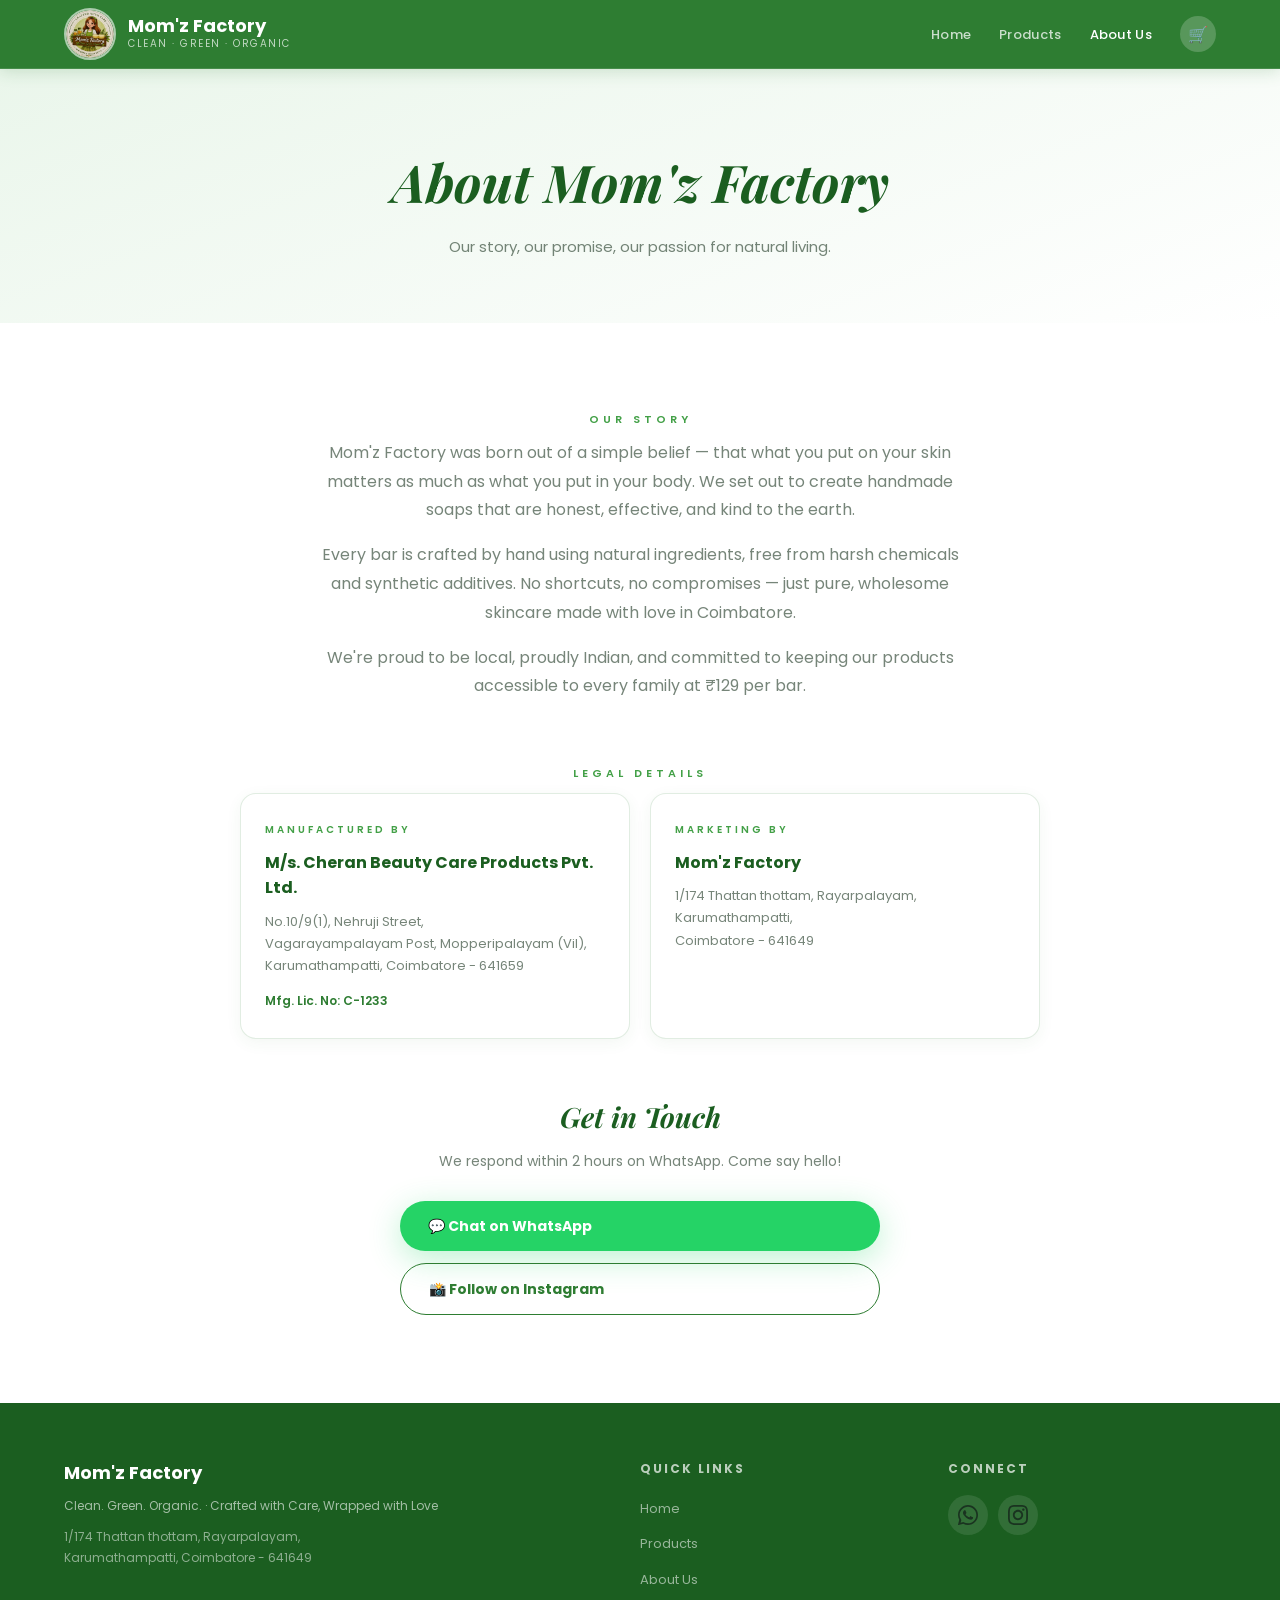
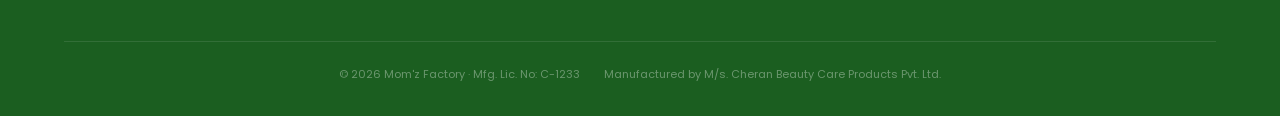
==== about.html @ 4dbf1267 "fix: update WhatsApp number to 9842275189 Co-Authored-By: Claude Sonnet 4.6 <noreply@anthropic.com>" ====
<!DOCTYPE html>
<html lang="en">
<head>
  <meta charset="UTF-8">
  <meta name="viewport" content="width=device-width, initial-scale=1.0">
  <title>About Us — Mom'z Factory</title>
  <meta name="description" content="Learn about Mom'z Factory — handmade natural soaps crafted in Coimbatore.">
  <link rel="stylesheet" href="css/style.css">
</head>
<body>

  <div id="navbar"></div>

  <!-- Page Hero -->
  <div class="page-hero">
    <h1 class="page-hero__title" data-animate>About Mom'z Factory</h1>
    <p class="page-hero__subtitle" data-animate data-animate-delay="100">Our story, our promise, our passion for natural living.</p>
  </div>

  <!-- Brand Story -->
  <section class="section">
    <div class="container">
      <div class="section-eyebrow" data-animate>Our Story</div>
      <div class="about-story" data-animate data-animate-delay="100">
        <p>
          Mom'z Factory was born out of a simple belief — that what you put on your skin matters as much as what you put in your body. We set out to create handmade soaps that are honest, effective, and kind to the earth.
        </p>
        <p>
          Every bar is crafted by hand using natural ingredients, free from harsh chemicals and synthetic additives. No shortcuts, no compromises — just pure, wholesome skincare made with love in Coimbatore.
        </p>
        <p>
          We're proud to be local, proudly Indian, and committed to keeping our products accessible to every family at ₹129 per bar.
        </p>
      </div>

      <!-- Info Cards -->
      <div class="section-eyebrow" data-animate>Legal Details</div>
      <div class="about-grid">
        <div class="info-card" data-animate data-animate-delay="0">
          <div class="info-card__label">Manufactured By</div>
          <div class="info-card__name">M/s. Cheran Beauty Care Products Pvt. Ltd.</div>
          <div class="info-card__address">
            No.10/9(1), Nehruji Street,<br>
            Vagarayampalayam Post, Mopperipalayam (Vil),<br>
            Karumathampatti, Coimbatore - 641659
          </div>
          <div class="info-card__lic">Mfg. Lic. No: C-1233</div>
        </div>
        <div class="info-card" data-animate data-animate-delay="120">
          <div class="info-card__label">Marketing By</div>
          <div class="info-card__name">Mom'z Factory</div>
          <div class="info-card__address">
            1/174 Thattan thottam, Rayarpalayam,<br>
            Karumathampatti,<br>
            Coimbatore - 641649
          </div>
        </div>
      </div>

      <!-- Contact -->
      <div class="contact-box" data-animate>
        <h2 class="contact-box__title">Get in Touch</h2>
        <p class="contact-box__sub">We respond within 2 hours on WhatsApp. Come say hello!</p>
        <div class="contact-btns">
          <a href="https://wa.me/919842275189?text=Hi%2C%20I%27d%20like%20to%20know%20more%20about%20your%20soaps."
             target="_blank" class="btn btn--primary">
            💬 Chat on WhatsApp
          </a>
          <a href="https://www.instagram.com/momzfactory"
             target="_blank" class="btn btn--ghost">
            📸 Follow on Instagram
          </a>
        </div>
      </div>
    </div>
  </section>

  <div id="footer"></div>

  <script src="js/components.js"></script>
  <script src="js/animations.js"></script>
</body>
</html>
---- css/style.css ----
/* ── Fonts ── */
@import url('https://fonts.googleapis.com/css2?family=Playfair+Display:ital,wght@0,700;1,700&family=Poppins:wght@300;400;600;700;900&display=swap');

/* ── Tokens ── */
:root {
  --bg:           #ffffff;
  --bg-mid:       #f1f8e9;
  --bg-card:      #ffffff;
  --green:        #2e7d32;
  --green-light:  #43a047;
  --green-dark:   #1b5e20;
  --whatsapp:     #25D366;
  --red:          #e53935;
  --text:         #1a3320;
  --text-muted:   rgba(26,51,32,0.60);
  --text-faint:   rgba(26,51,32,0.38);
  --border:       rgba(46,125,50,0.14);
  --border-hover: rgba(46,125,50,0.30);
  --radius-card:  16px;
  --radius-btn:   50px;
  --container:    1200px;
}

/* ── Reset ── */
*, *::before, *::after { box-sizing: border-box; margin: 0; padding: 0; }
html { scroll-behavior: smooth; }
body {
  font-family: 'Poppins', sans-serif;
  background: var(--bg);
  color: var(--text);
  line-height: 1.6;
  -webkit-font-smoothing: antialiased;
}
img { max-width: 100%; display: block; }
a { text-decoration: none; color: inherit; }
:focus-visible { outline: 2px solid var(--green); outline-offset: 2px; }
button:focus-visible, a:focus-visible { outline: 2px solid var(--green); outline-offset: 2px; }

/* ── Container ── */
.container { max-width: var(--container); margin: 0 auto; padding: 0 24px; }

/* ── Animations ── */
[data-animate] {
  opacity: 0;
  transform: translateY(36px);
  transition: opacity 0.65s ease, transform 0.65s ease;
}
[data-animate].is-visible { opacity: 1; transform: none; }

/* ── Buttons ── */
.btn {
  display: inline-flex; align-items: center; gap: 8px;
  padding: 14px 28px; border-radius: var(--radius-btn);
  font-family: 'Poppins', sans-serif; font-size: 14px; font-weight: 700;
  text-decoration: none; cursor: pointer; border: none;
  transition: transform 0.2s ease, box-shadow 0.2s ease, background 0.2s ease;
}
.btn:hover { transform: translateY(-2px); }
.btn--primary {
  background: var(--whatsapp); color: #fff;
  box-shadow: 0 8px 32px rgba(37,211,102,0.3);
}
.btn--primary:hover { box-shadow: 0 12px 40px rgba(37,211,102,0.45); }
.btn--ghost {
  background: transparent; color: var(--green);
  border: 1.5px solid var(--green);
}
.btn--ghost:hover { background: rgba(46,125,50,0.06); box-shadow: 0 8px 24px rgba(46,125,50,0.12); }
.btn--full { width: 100%; justify-content: center; }

/* ── Navbar ── */
.navbar {
  position: fixed; top: 0; left: 0; right: 0; z-index: 200;
  background: #2e7d32;
  border-bottom: 1px solid rgba(255,255,255,0.12);
  box-shadow: 0 2px 16px rgba(46,125,50,0.20);
}
.navbar__inner {
  display: flex; align-items: center; justify-content: space-between;
  height: 68px;
}
.navbar__brand { display: flex; align-items: center; gap: 12px; }
.navbar__logo {
  width: 52px; height: 52px; border-radius: 50%;
  object-fit: cover; border: 2px solid rgba(255,255,255,0.6);
}
.navbar__logo-fallback {
  width: 52px; height: 52px; border-radius: 50%;
  background: rgba(255,255,255,0.2); font-size: 20px;
  display: none; align-items: center; justify-content: center;
}
.navbar__name { font-size: 18px; font-weight: 700; line-height: 1.1; color: #fff; }
.navbar__tagline { font-size: 10px; color: rgba(255,255,255,0.70); letter-spacing: 1.5px; text-transform: uppercase; }
.navbar__links { display: flex; align-items: center; gap: 28px; list-style: none; }
.navbar__links a {
  font-size: 13px; color: rgba(255,255,255,0.75); font-weight: 500;
  letter-spacing: 0.3px; transition: color 0.2s;
}
.navbar__links a:hover, .navbar__links a.active { color: #fff; }
.navbar__cart-btn {
  width: 36px; height: 36px; border-radius: 50%;
  background: rgba(255,255,255,0.2); border: none; cursor: pointer;
  display: flex; align-items: center; justify-content: center;
  font-size: 16px; position: relative; transition: transform 0.2s, background 0.2s;
}
.navbar__cart-btn:hover { transform: scale(1.1); background: rgba(255,255,255,0.3); }
.navbar__cart-count {
  position: absolute; top: -4px; right: -4px;
  width: 18px; height: 18px; background: var(--red);
  border-radius: 50%; font-size: 10px; font-weight: 700;
  display: none; align-items: center; justify-content: center; color: #fff;
}
.navbar__cart-count.visible { display: flex; }
.navbar__toggle {
  display: none; flex-direction: column; gap: 5px;
  background: transparent; border: none; cursor: pointer; padding: 4px;
}
.navbar__toggle span { display: block; width: 24px; height: 2px; background: #fff; border-radius: 2px; }
.navbar__mobile {
  display: none; flex-direction: column;
  background: #1b5e20; border-top: 1px solid rgba(255,255,255,0.12);
  max-height: 0; overflow: hidden;
  transition: max-height 0.35s ease;
}
.navbar__mobile.open { max-height: 300px; }
.navbar__mobile a {
  padding: 14px 24px; font-size: 15px;
  color: rgba(255,255,255,0.80); border-bottom: 1px solid rgba(255,255,255,0.10); display: block;
  transition: color 0.2s;
}
.navbar__mobile a:hover { color: #fff; }

/* ── Hero ── */
.hero {
  min-height: 100vh;
  min-height: 100dvh;
  background: linear-gradient(160deg, #e8f5e9 0%, #f9fff6 50%, #ffffff 100%);
  display: flex; align-items: center; justify-content: center;
  text-align: center; padding: 120px 24px 80px;
}
.hero__content { max-width: 700px; }
.hero__eyebrow {
  font-size: 11px; letter-spacing: 4px; text-transform: uppercase;
  color: var(--green-light); font-weight: 600; margin-bottom: 20px;
}
.hero__title {
  font-family: 'Playfair Display', serif; font-style: italic;
  font-size: clamp(42px, 8vw, 72px); line-height: 1.05; margin-bottom: 24px;
  color: var(--green-dark);
}
.hero__title span { color: var(--green-light); }
.hero__subtitle {
  font-size: 17px; color: var(--text-muted); line-height: 1.75;
  margin: 0 auto 40px; max-width: 520px;
}
.hero__ctas { display: flex; gap: 14px; justify-content: center; flex-wrap: wrap; margin-bottom: 56px; }
.hero__stats {
  display: flex; justify-content: center; gap: 48px;
  padding-top: 40px; border-top: 1px solid var(--border);
}
.hero__stat-num { font-size: 28px; font-weight: 900; color: var(--green); line-height: 1; }
.hero__stat-label { font-size: 11px; color: var(--text-faint); text-transform: uppercase; letter-spacing: 1px; margin-top: 4px; }

/* ── Sections ── */
.section { padding: 88px 0; text-align: center; }
.section--mid { background: var(--bg-mid); }
.section-eyebrow {
  font-size: 11px; letter-spacing: 4px; text-transform: uppercase;
  color: var(--green-light); font-weight: 600; margin-bottom: 10px;
}
.section-title {
  font-family: 'Playfair Display', serif; font-style: italic;
  font-size: clamp(28px, 5vw, 42px); line-height: 1.2; margin-bottom: 56px;
  color: var(--green-dark);
}

/* ── Why Grid ── */
.why-grid { display: grid; grid-template-columns: repeat(4, 1fr); gap: 20px; }
.why-card {
  background: #fff; border: 1px solid var(--border);
  border-radius: var(--radius-card); padding: 28px 22px;
  transition: border-color 0.2s, transform 0.3s, box-shadow 0.3s;
}
.why-card:hover { border-color: var(--border-hover); transform: translateY(-4px); box-shadow: 0 12px 32px rgba(46,125,50,0.10); }
.why-card__icon { font-size: 30px; margin-bottom: 14px; }
.why-card__title { font-size: 14px; font-weight: 700; margin-bottom: 8px; color: var(--green-dark); }
.why-card__desc { font-size: 12px; color: var(--text-muted); line-height: 1.6; }

/* ── Steps ── */
.steps { display: flex; justify-content: center; gap: 0; position: relative; }
.steps::before {
  content: ''; position: absolute; top: 32px; left: 20%; right: 20%;
  height: 1px; background: var(--border);
}
.step { flex: 1; max-width: 240px; text-align: center; padding: 0 16px; }
.step__circle {
  width: 64px; height: 64px; border-radius: 50%;
  display: flex; align-items: center; justify-content: center;
  font-size: 22px; font-weight: 900; color: #fff;
  margin: 0 auto 20px; position: relative; z-index: 1;
}
.step__circle--1 { background: var(--green); }
.step__circle--2 { background: var(--whatsapp); }
.step__circle--3 { background: #f9a825; color: #1a1a1a; }
.step__title { font-size: 15px; font-weight: 700; margin-bottom: 8px; color: var(--green-dark); }
.step__desc { font-size: 13px; color: var(--text-muted); line-height: 1.6; }

/* ── Testimonials ── */
.testimonials-grid {
  display: grid; grid-template-columns: 1fr 1fr; gap: 20px;
  max-width: 800px; margin: 0 auto;
}
.testimonial {
  background: #fff; border: 1px solid var(--border);
  border-radius: var(--radius-card); padding: 28px 24px; text-align: left;
  transition: border-color 0.2s, box-shadow 0.3s;
}
.testimonial:hover { border-color: var(--border-hover); box-shadow: 0 8px 24px rgba(46,125,50,0.08); }
.testimonial__stars { font-size: 14px; margin-bottom: 14px; }
.testimonial__text { font-size: 14px; color: var(--text-muted); line-height: 1.7; margin-bottom: 16px; }
.testimonial__author { font-size: 13px; font-weight: 700; color: var(--green); }

/* ── Page Hero (inner pages) ── */
.page-hero {
  padding: 140px 24px 64px; text-align: center;
  background: linear-gradient(160deg, #e8f5e9 0%, #ffffff 100%);
}
.page-hero__title {
  font-family: 'Playfair Display', serif; font-style: italic;
  font-size: clamp(32px, 6vw, 52px); margin-bottom: 12px;
  color: var(--green-dark);
}
.page-hero__subtitle { font-size: 15px; color: var(--text-muted); }

/* ── Filter Tabs ── */
.filter-bar { display: flex; justify-content: center; gap: 10px; margin-bottom: 48px; flex-wrap: wrap; }
.filter-tab {
  padding: 10px 24px; border-radius: var(--radius-btn);
  border: 1.5px solid var(--border); background: transparent;
  color: var(--text-muted); font-family: 'Poppins', sans-serif;
  font-size: 13px; font-weight: 600; cursor: pointer; transition: background 0.2s, border-color 0.2s, color 0.2s;
}
.filter-tab:hover { border-color: var(--border-hover); color: var(--green); }
.filter-tab.active { background: var(--green); border-color: var(--green); color: #fff; }

/* ── Products Section ── */
.products-section { padding: 48px 0 88px; }
.products-grid { display: grid; grid-template-columns: repeat(2, 1fr); gap: 20px; }

/* ── Product Card ── */
.product-card {
  background: #fff; border: 1px solid var(--border);
  border-radius: var(--radius-card); overflow: hidden;
  transition: transform 0.3s ease, box-shadow 0.3s ease, border-color 0.2s;
}
.product-card:hover {
  transform: translateY(-6px);
  box-shadow: 0 20px 48px rgba(46,125,50,0.14);
  border-color: var(--border-hover);
}
.product-card__img {
  height: 380px; width: 100%; display: flex; align-items: center;
  justify-content: center; overflow: hidden; position: relative;
  background: #f7f2ec;
}
.product-card__photo { width: 100%; height: 100%; object-fit: contain; }
.product-card__swatch {
  width: 100px; height: 140px; border-radius: 12px;
  display: flex; align-items: center; justify-content: center;
  font-size: 11px; font-weight: 700; text-align: center; line-height: 1.35;
  box-shadow: 0 12px 32px rgba(0,0,0,0.18);
}
.product-card__body { padding: 18px; }
.product-card__name { font-size: 14px; font-weight: 700; margin-bottom: 5px; color: var(--green-dark); }
.product-card__benefit {
  font-size: 11px; color: var(--text-muted); line-height: 1.55;
  margin-bottom: 12px;
  display: -webkit-box; -webkit-line-clamp: 2;
  -webkit-box-orient: vertical; overflow: hidden;
}
.product-card__tags { display: flex; gap: 6px; margin-bottom: 14px; }
.product-card__tag {
  font-size: 10px; background: rgba(46,125,50,0.08);
  color: var(--green); border-radius: 20px;
  padding: 3px 10px; font-weight: 600;
}
.product-card__footer { display: flex; align-items: center; justify-content: space-between; }
.product-card__price { display: flex; flex-direction: column; gap: 2px; }
.product-card__mrp { font-size: 13px; font-weight: 500; color: var(--text-faint); text-decoration: line-through; }
.product-card__sale { font-size: 20px; font-weight: 900; color: var(--green); }
.product-card__incl { font-size: 10px; color: var(--text-faint); font-weight: 400; }
.add-to-cart-btn {
  background: var(--green); color: #fff; border: none;
  border-radius: 10px; padding: 9px 16px;
  font-family: 'Poppins', sans-serif; font-size: 12px; font-weight: 700;
  cursor: pointer; transition: background 0.2s, transform 0.15s;
  white-space: nowrap;
}
.add-to-cart-btn:hover { background: var(--green-dark); }
.add-to-cart-btn.added { transform: scale(1.1); background: var(--whatsapp); }

/* ── Cart Bubble ── */
.cart-bubble {
  position: fixed; bottom: 28px; right: 28px; z-index: 300;
  width: 58px; height: 58px; border-radius: 50%;
  background: var(--whatsapp);
  display: none; align-items: center; justify-content: center;
  font-size: 22px; cursor: pointer; border: none;
  transition: transform 0.2s;
}
.cart-bubble.visible {
  display: flex;
  animation: bubble-pulse 2.5s infinite;
}
.cart-bubble:hover { transform: scale(1.08); animation: none; }
.cart-bubble__count {
  position: absolute; top: -4px; right: -4px;
  width: 22px; height: 22px; background: var(--red);
  border-radius: 50%; font-size: 11px; font-weight: 800;
  display: flex; align-items: center; justify-content: center;
  color: #fff; font-family: 'Poppins', sans-serif;
}
@keyframes bubble-pulse {
  0%   { box-shadow: 0 8px 32px rgba(37,211,102,0.45), 0 0 0 0   rgba(37,211,102,0.4); }
  70%  { box-shadow: 0 8px 32px rgba(37,211,102,0.45), 0 0 0 14px rgba(37,211,102,0); }
  100% { box-shadow: 0 8px 32px rgba(37,211,102,0.45), 0 0 0 0   rgba(37,211,102,0); }
}

/* ── Cart Panel ── */
.cart-panel { position: fixed; inset: 0; z-index: 400; display: none; }
.cart-panel.open { display: block; }
.cart-panel__overlay { position: absolute; inset: 0; background: rgba(0,0,0,0.45); backdrop-filter: blur(4px); }
.cart-panel__sheet {
  position: absolute; bottom: 0; left: 0; right: 0;
  background: #fff; border-radius: 24px 24px 0 0;
  border-top: 2px solid var(--green); max-height: 85vh;
  display: flex; flex-direction: column;
  transform: translateY(100%);
  transition: transform 0.35s cubic-bezier(0.32,0.72,0,1);
}
.cart-panel.open .cart-panel__sheet { transform: translateY(0); }
.cart-panel__header {
  display: flex; align-items: center; justify-content: space-between;
  padding: 20px 24px 16px; border-bottom: 1px solid var(--border); flex-shrink: 0;
}
.cart-panel__title { font-size: 16px; font-weight: 700; color: var(--green-dark); }
.cart-panel__close {
  background: rgba(0,0,0,0.06); border: none; cursor: pointer;
  color: var(--text); width: 32px; height: 32px; border-radius: 50%;
  font-size: 14px; display: flex; align-items: center; justify-content: center;
  transition: background 0.2s;
}
.cart-panel__close:hover { background: rgba(0,0,0,0.10); }
.cart-panel__items { overflow-y: auto; flex: 1; padding: 8px 0; }
.cart-item {
  display: flex; align-items: center; gap: 14px;
  padding: 14px 24px; border-bottom: 1px solid var(--border);
}
.cart-item__swatch { width: 44px; height: 44px; border-radius: 10px; flex-shrink: 0; }
.cart-item__info { flex: 1; }
.cart-item__name { font-size: 13px; font-weight: 700; color: var(--green-dark); }
.cart-item__price { font-size: 12px; color: var(--green); font-weight: 600; }
.cart-item__controls { display: flex; align-items: center; gap: 10px; }
.cart-qty-btn {
  width: 28px; height: 28px; border-radius: 50%;
  border: 1px solid var(--border); background: rgba(46,125,50,0.06);
  color: var(--green); font-size: 16px; cursor: pointer;
  display: flex; align-items: center; justify-content: center;
  transition: background 0.2s; line-height: 1;
}
.cart-qty-btn:hover { background: rgba(46,125,50,0.14); }
.cart-item__qty { font-size: 14px; font-weight: 700; min-width: 20px; text-align: center; color: var(--text); }
.cart-panel__footer {
  padding: 20px 24px; border-top: 1px solid var(--border); flex-shrink: 0;
}
.cart-panel__total { font-size: 18px; font-weight: 900; color: var(--green); margin-bottom: 14px; text-align: center; }
.cart-panel__empty { text-align: center; padding: 48px 24px; color: var(--text-muted); font-size: 14px; }

/* ── About ── */
.about-story { max-width: 640px; margin: 0 auto 64px; font-size: 16px; color: var(--text-muted); line-height: 1.8; text-align: center; }
.about-story p { margin-bottom: 16px; }
.about-grid { display: grid; grid-template-columns: 1fr 1fr; gap: 20px; max-width: 800px; margin: 0 auto 56px; }
.info-card { background: #fff; border: 1px solid var(--border); border-radius: var(--radius-card); padding: 28px 24px; text-align: left; box-shadow: 0 4px 16px rgba(46,125,50,0.06); }
.info-card__label { font-size: 10px; letter-spacing: 3px; text-transform: uppercase; color: var(--green-light); font-weight: 600; margin-bottom: 12px; }
.info-card__name { font-size: 16px; font-weight: 700; margin-bottom: 10px; color: var(--green-dark); }
.info-card__address { font-size: 13px; color: var(--text-muted); line-height: 1.7; }
.info-card__lic { margin-top: 14px; font-size: 12px; color: var(--green); font-weight: 600; }
.contact-box { max-width: 480px; margin: 0 auto; text-align: center; }
.contact-box__title { font-family: 'Playfair Display', serif; font-style: italic; font-size: 28px; margin-bottom: 10px; color: var(--green-dark); }
.contact-box__sub { font-size: 14px; color: var(--text-muted); margin-bottom: 28px; }
.contact-btns { display: flex; flex-direction: column; gap: 12px; }

/* ── Footer ── */
.footer { background: var(--green-dark); padding: 56px 0 32px; }
.footer__inner { display: grid; grid-template-columns: 2fr 1fr 1fr; gap: 40px; margin-bottom: 40px; }
.footer__brand-name { font-size: 18px; font-weight: 700; margin-bottom: 8px; color: #fff; }
.footer__tagline { font-size: 12px; color: rgba(255,255,255,0.6); margin-bottom: 12px; line-height: 1.6; }
.footer__address { font-size: 12px; color: rgba(255,255,255,0.5); line-height: 1.7; }
.footer__col-title { font-size: 12px; font-weight: 700; letter-spacing: 2px; text-transform: uppercase; margin-bottom: 16px; color: rgba(255,255,255,0.7); }
.footer__links { list-style: none; }
.footer__links li { margin-bottom: 10px; }
.footer__links a { font-size: 13px; color: rgba(255,255,255,0.55); transition: color 0.2s; }
.footer__links a:hover { color: #fff; }
.footer__social { display: flex; gap: 10px; }
.footer__social-link {
  width: 40px; height: 40px; border-radius: 50%;
  background: rgba(255,255,255,0.1);
  display: flex; align-items: center; justify-content: center;
  font-size: 18px; transition: background 0.2s, transform 0.2s;
}
.footer__social-link:hover { background: rgba(255,255,255,0.2); transform: translateY(-2px); }
.footer__bottom {
  border-top: 1px solid rgba(255,255,255,0.1); padding-top: 24px;
  display: flex; justify-content: center; gap: 24px; flex-wrap: wrap;
  font-size: 11px; color: rgba(255,255,255,0.35); text-align: center;
}

/* ── Responsive ── */
@media (max-width: 1024px) {
  .why-grid { grid-template-columns: repeat(2, 1fr); }
  .footer__inner { grid-template-columns: 1fr 1fr; }
}
@media (max-width: 768px) {
  .section { padding: 64px 0; }
  .navbar__links { display: none; }
  .navbar__toggle { display: flex; }
  .navbar__mobile { display: flex; }
  .steps { flex-direction: column; align-items: center; gap: 32px; }
  .steps::before { display: none; }
  .testimonials-grid { grid-template-columns: 1fr; }
  .about-grid { grid-template-columns: 1fr; }
  .footer__inner { grid-template-columns: 1fr; gap: 32px; }
}
@media (max-width: 640px) {
  .products-grid { grid-template-columns: 1fr; gap: 16px; }
  .hero__stats { gap: 24px; }
  .why-grid { grid-template-columns: 1fr 1fr; }
}

@media (prefers-reduced-motion: reduce) {
  [data-animate] { transition: none; opacity: 1; transform: none; }
  .cart-bubble { animation: none; }
  .cart-panel__sheet { transition: none; }
}
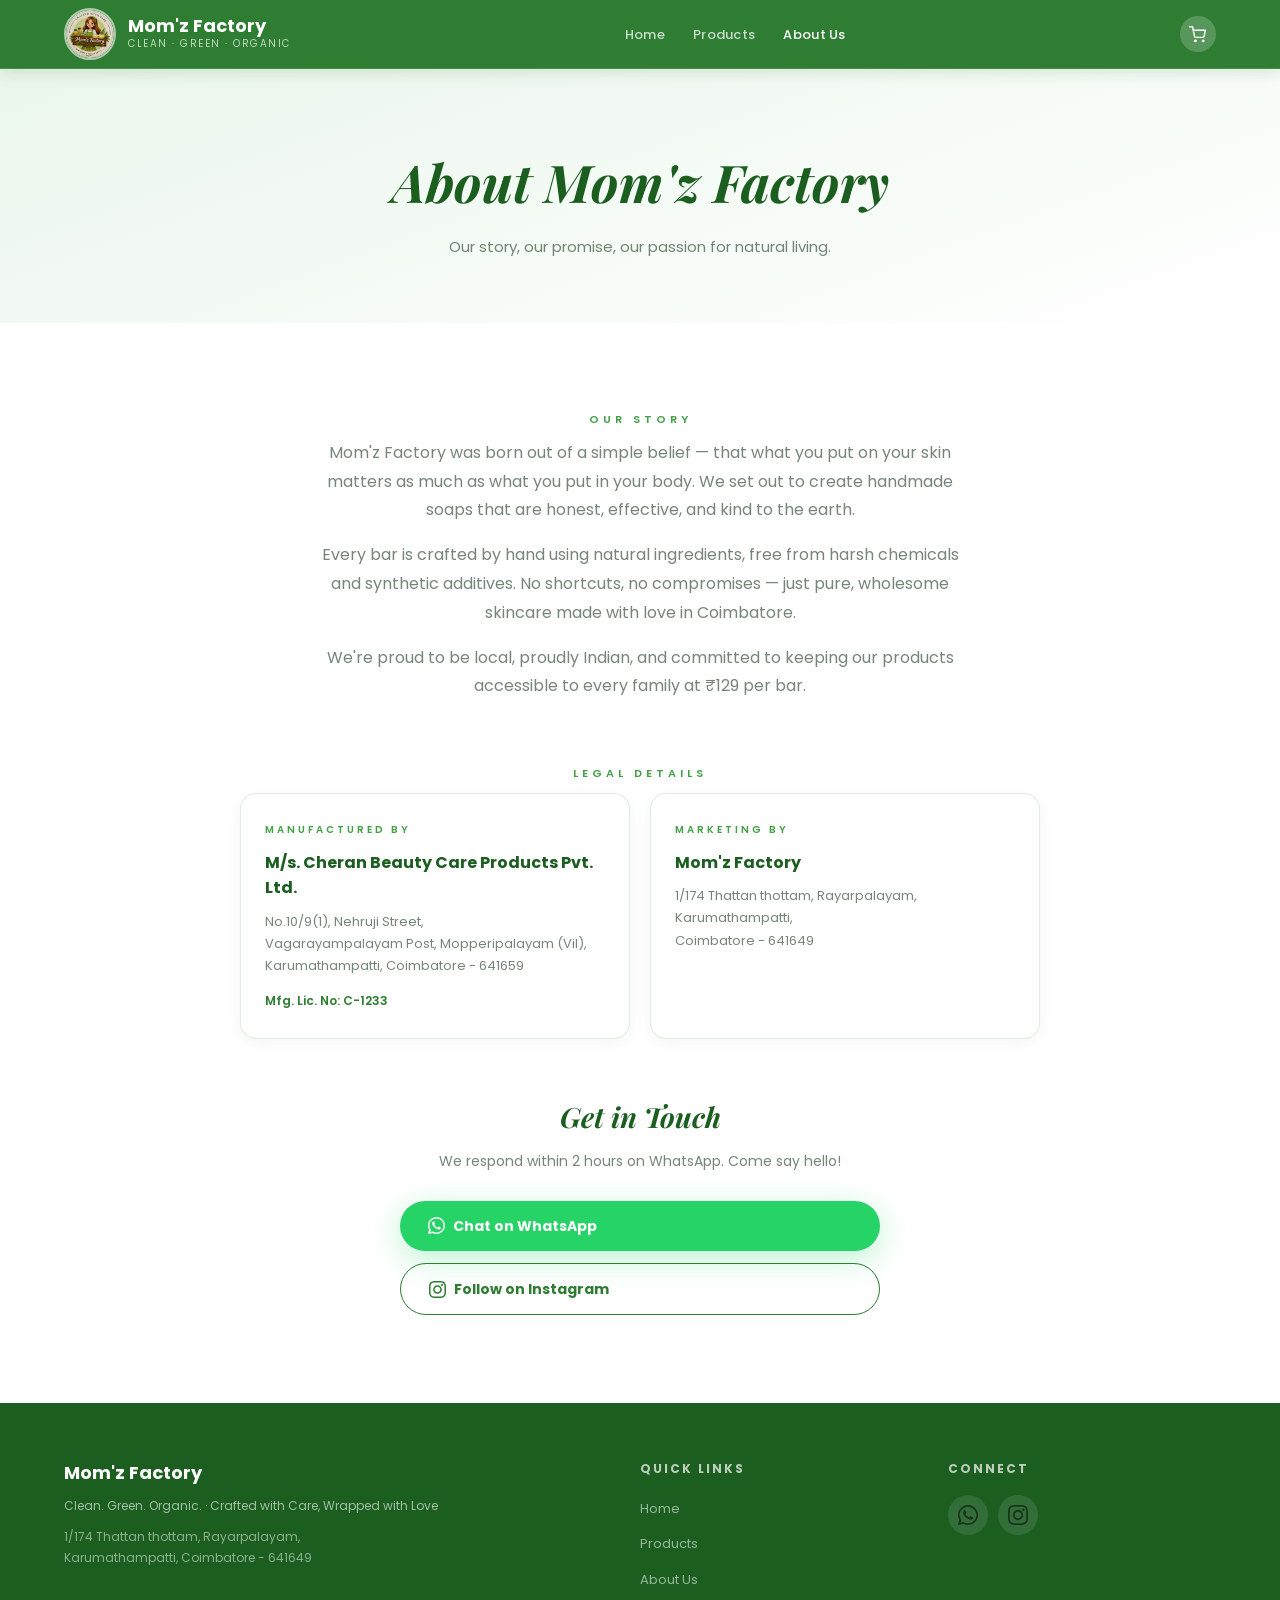
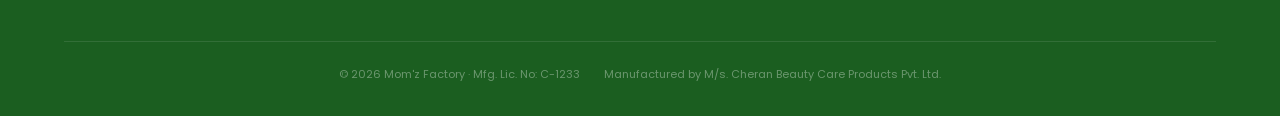
==== commit ff0187ea: "Fix UI issues: pricing, hero visuals, SVG icons, mobile cart access - Correct price to Rs.129 everyw" ====
--- a/about.html
+++ b/about.html
@@ -5,6 +5,7 @@
   <meta name="viewport" content="width=device-width, initial-scale=1.0">
   <title>About Us — Mom'z Factory</title>
   <meta name="description" content="Learn about Mom'z Factory — handmade natural soaps crafted in Coimbatore.">
+  <link rel="icon" type="image/png" href="assets/logo.png">
   <link rel="stylesheet" href="css/style.css">
 </head>
 <body>
@@ -64,11 +65,13 @@
         <div class="contact-btns">
           <a href="https://wa.me/919842275189?text=Hi%2C%20I%27d%20like%20to%20know%20more%20about%20your%20soaps."
              target="_blank" class="btn btn--primary">
-            💬 Chat on WhatsApp
+            <svg xmlns="http://www.w3.org/2000/svg" width="17" height="17" viewBox="0 0 24 24" fill="currentColor" aria-hidden="true"><path d="M17.472 14.382c-.297-.149-1.758-.867-2.03-.967-.273-.099-.471-.148-.67.15-.197.297-.767.966-.94 1.164-.173.199-.347.223-.644.075-.297-.15-1.255-.463-2.39-1.475-.883-.788-1.48-1.761-1.653-2.059-.173-.297-.018-.458.13-.606.134-.133.298-.347.446-.52.149-.174.198-.298.298-.497.099-.198.05-.371-.025-.52-.075-.149-.669-1.612-.916-2.207-.242-.579-.487-.5-.669-.51-.173-.008-.371-.01-.57-.01-.198 0-.52.074-.792.372-.272.297-1.04 1.016-1.04 2.479 0 1.462 1.065 2.875 1.213 3.074.149.198 2.096 3.2 5.077 4.487.709.306 1.262.489 1.694.625.712.227 1.36.195 1.871.118.571-.085 1.758-.719 2.006-1.413.248-.694.248-1.289.173-1.413-.074-.124-.272-.198-.57-.347z"/><path d="M12 0C5.373 0 0 5.373 0 12c0 2.127.558 4.121 1.532 5.849L.057 23.428a.5.5 0 0 0 .609.61l5.627-1.476A11.946 11.946 0 0 0 12 24c6.627 0 12-5.373 12-12S18.627 0 12 0zm0 22c-1.885 0-3.652-.51-5.17-1.399l-.37-.22-3.338.875.892-3.254-.242-.382A9.956 9.956 0 0 1 2 12C2 6.477 6.477 2 12 2s10 4.477 10 10-4.477 10-10 10z"/></svg>
+            Chat on WhatsApp
           </a>
           <a href="https://www.instagram.com/momzfactory"
              target="_blank" class="btn btn--ghost">
-            📸 Follow on Instagram
+            <svg xmlns="http://www.w3.org/2000/svg" width="17" height="17" viewBox="0 0 24 24" fill="currentColor" aria-hidden="true"><path d="M12 2.163c3.204 0 3.584.012 4.85.07 3.252.148 4.771 1.691 4.919 4.919.058 1.265.069 1.645.069 4.849 0 3.205-.012 3.584-.069 4.849-.149 3.225-1.664 4.771-4.919 4.919-1.266.058-1.644.07-4.85.07-3.204 0-3.584-.012-4.849-.07-3.26-.149-4.771-1.699-4.919-4.92-.058-1.265-.07-1.644-.07-4.849 0-3.204.013-3.583.07-4.849.149-3.227 1.664-4.771 4.919-4.919 1.266-.057 1.645-.069 4.849-.069zm0-2.163c-3.259 0-3.667.014-4.947.072-4.358.2-6.78 2.618-6.98 6.98-.059 1.281-.073 1.689-.073 4.948 0 3.259.014 3.668.072 4.948.2 4.358 2.618 6.78 6.98 6.98 1.281.058 1.689.072 4.948.072 3.259 0 3.668-.014 4.948-.072 4.354-.2 6.782-2.618 6.979-6.98.059-1.28.073-1.689.073-4.948 0-3.259-.014-3.667-.072-4.947-.196-4.354-2.617-6.78-6.979-6.98-1.281-.059-1.69-.073-4.949-.073zm0 5.838c-3.403 0-6.162 2.759-6.162 6.162s2.759 6.163 6.162 6.163 6.162-2.759 6.162-6.163c0-3.403-2.759-6.162-6.162-6.162zm0 10.162c-2.209 0-4-1.79-4-4 0-2.209 1.791-4 4-4s4 1.791 4 4c0 2.21-1.791 4-4 4zm6.406-11.845c-.796 0-1.441.645-1.441 1.44s.645 1.44 1.441 1.44c.795 0 1.439-.645 1.439-1.44s-.644-1.44-1.439-1.44z"/></svg>
+            Follow on Instagram
           </a>
         </div>
       </div>
--- a/css/style.css
+++ b/css/style.css
@@ -97,11 +97,12 @@
   letter-spacing: 0.3px; transition: color 0.2s;
 }
 .navbar__links a:hover, .navbar__links a.active { color: #fff; }
+.navbar__actions { display: flex; align-items: center; gap: 14px; }
 .navbar__cart-btn {
   width: 36px; height: 36px; border-radius: 50%;
   background: rgba(255,255,255,0.2); border: none; cursor: pointer;
   display: flex; align-items: center; justify-content: center;
-  font-size: 16px; position: relative; transition: transform 0.2s, background 0.2s;
+  color: #fff; position: relative; transition: transform 0.2s, background 0.2s;
 }
 .navbar__cart-btn:hover { transform: scale(1.1); background: rgba(255,255,255,0.3); }
 .navbar__cart-count {
@@ -132,32 +133,50 @@
 
 /* ── Hero ── */
 .hero {
-  min-height: 100vh;
-  min-height: 100dvh;
+  min-height: min(100vh, 880px);
+  min-height: min(100dvh, 880px);
   background: linear-gradient(160deg, #e8f5e9 0%, #f9fff6 50%, #ffffff 100%);
-  display: flex; align-items: center; justify-content: center;
-  text-align: center; padding: 120px 24px 80px;
-}
-.hero__content { max-width: 700px; }
+  display: flex; align-items: center;
+  padding: 140px 24px 88px;
+}
+.hero__inner {
+  max-width: var(--container); width: 100%; margin: 0 auto;
+  display: grid; grid-template-columns: 1.05fr 0.95fr;
+  align-items: center; gap: 64px;
+}
+.hero__content { max-width: 560px; text-align: left; }
 .hero__eyebrow {
   font-size: 11px; letter-spacing: 4px; text-transform: uppercase;
   color: var(--green-light); font-weight: 600; margin-bottom: 20px;
 }
 .hero__title {
   font-family: 'Playfair Display', serif; font-style: italic;
-  font-size: clamp(42px, 8vw, 72px); line-height: 1.05; margin-bottom: 24px;
+  font-size: clamp(42px, 6vw, 64px); line-height: 1.05; margin-bottom: 24px;
   color: var(--green-dark);
 }
 .hero__title span { color: var(--green-light); }
 .hero__subtitle {
   font-size: 17px; color: var(--text-muted); line-height: 1.75;
-  margin: 0 auto 40px; max-width: 520px;
-}
-.hero__ctas { display: flex; gap: 14px; justify-content: center; flex-wrap: wrap; margin-bottom: 56px; }
+  margin: 0 0 40px; max-width: 520px;
+}
+.hero__ctas { display: flex; gap: 14px; flex-wrap: wrap; margin-bottom: 56px; }
 .hero__stats {
-  display: flex; justify-content: center; gap: 48px;
+  display: flex; gap: 48px;
   padding-top: 40px; border-top: 1px solid var(--border);
 }
+.hero__visual { position: relative; padding: 16px 8px; }
+.hero__img-main {
+  width: 100%; height: 460px; object-fit: cover;
+  border-radius: 28px;
+  box-shadow: 0 32px 80px rgba(27,94,32,0.18);
+}
+.hero__img-accent {
+  position: absolute; width: 150px; height: 150px; object-fit: cover;
+  border-radius: 18px; border: 5px solid #fff;
+  box-shadow: 0 16px 40px rgba(27,94,32,0.22);
+}
+.hero__img-accent--1 { top: -12px; left: -28px; transform: rotate(-6deg); }
+.hero__img-accent--2 { bottom: -12px; right: -18px; transform: rotate(5deg); }
 .hero__stat-num { font-size: 28px; font-weight: 900; color: var(--green); line-height: 1; }
 .hero__stat-label { font-size: 11px; color: var(--text-faint); text-transform: uppercase; letter-spacing: 1px; margin-top: 4px; }
 
@@ -182,7 +201,12 @@
   transition: border-color 0.2s, transform 0.3s, box-shadow 0.3s;
 }
 .why-card:hover { border-color: var(--border-hover); transform: translateY(-4px); box-shadow: 0 12px 32px rgba(46,125,50,0.10); }
-.why-card__icon { font-size: 30px; margin-bottom: 14px; }
+.why-card__icon {
+  width: 56px; height: 56px; border-radius: 50%;
+  background: rgba(46,125,50,0.10); color: var(--green);
+  display: flex; align-items: center; justify-content: center;
+  margin: 0 auto 14px;
+}
 .why-card__title { font-size: 14px; font-weight: 700; margin-bottom: 8px; color: var(--green-dark); }
 .why-card__desc { font-size: 12px; color: var(--text-muted); line-height: 1.6; }
 
@@ -207,8 +231,8 @@
 
 /* ── Testimonials ── */
 .testimonials-grid {
-  display: grid; grid-template-columns: 1fr 1fr; gap: 20px;
-  max-width: 800px; margin: 0 auto;
+  display: grid; grid-template-columns: repeat(3, 1fr); gap: 20px;
+  max-width: 1040px; margin: 0 auto;
 }
 .testimonial {
   background: #fff; border: 1px solid var(--border);
@@ -216,7 +240,7 @@
   transition: border-color 0.2s, box-shadow 0.3s;
 }
 .testimonial:hover { border-color: var(--border-hover); box-shadow: 0 8px 24px rgba(46,125,50,0.08); }
-.testimonial__stars { font-size: 14px; margin-bottom: 14px; }
+.testimonial__stars { display: flex; gap: 3px; color: #f9a825; margin-bottom: 14px; }
 .testimonial__text { font-size: 14px; color: var(--text-muted); line-height: 1.7; margin-bottom: 16px; }
 .testimonial__author { font-size: 13px; font-weight: 700; color: var(--green); }
 
@@ -245,7 +269,7 @@
 
 /* ── Products Section ── */
 .products-section { padding: 48px 0 88px; }
-.products-grid { display: grid; grid-template-columns: repeat(2, 1fr); gap: 20px; }
+.products-grid { display: grid; grid-template-columns: repeat(3, 1fr); gap: 20px; }
 
 /* ── Product Card ── */
 .product-card {
@@ -259,11 +283,11 @@
   border-color: var(--border-hover);
 }
 .product-card__img {
-  height: 380px; width: 100%; display: flex; align-items: center;
+  height: 220px; width: 100%; display: flex; align-items: center;
   justify-content: center; overflow: hidden; position: relative;
   background: #f7f2ec;
 }
-.product-card__photo { width: 100%; height: 100%; object-fit: contain; }
+.product-card__photo { width: 100%; height: 100%; object-fit: cover; }
 .product-card__swatch {
   width: 100px; height: 140px; border-radius: 12px;
   display: flex; align-items: center; justify-content: center;
@@ -286,7 +310,6 @@
 }
 .product-card__footer { display: flex; align-items: center; justify-content: space-between; }
 .product-card__price { display: flex; flex-direction: column; gap: 2px; }
-.product-card__mrp { font-size: 13px; font-weight: 500; color: var(--text-faint); text-decoration: line-through; }
 .product-card__sale { font-size: 20px; font-weight: 900; color: var(--green); }
 .product-card__incl { font-size: 10px; color: var(--text-faint); font-weight: 400; }
 .add-to-cart-btn {
@@ -375,6 +398,68 @@
 }
 .cart-panel__total { font-size: 18px; font-weight: 900; color: var(--green); margin-bottom: 14px; text-align: center; }
 .cart-panel__empty { text-align: center; padding: 48px 24px; color: var(--text-muted); font-size: 14px; }
+
+/* ── Address Modal ── */
+.address-modal { position: fixed; inset: 0; z-index: 500; display: none; }
+.address-modal.open { display: block; }
+.address-modal__overlay {
+  position: absolute; inset: 0;
+  background: rgba(0,0,0,0.50); backdrop-filter: blur(4px);
+}
+.address-modal__sheet {
+  position: absolute; bottom: 0; left: 0; right: 0;
+  background: #fff; border-radius: 24px 24px 0 0;
+  max-height: 92vh; overflow-y: auto;
+  box-shadow: 0 -8px 48px rgba(0,0,0,0.22);
+  transform: translateY(100%);
+  transition: transform 0.35s cubic-bezier(0.32,0.72,0,1);
+  padding-bottom: env(safe-area-inset-bottom, 0px);
+}
+.address-modal.open .address-modal__sheet { transform: translateY(0); }
+.address-modal__header {
+  display: flex; align-items: center; justify-content: space-between;
+  padding: 20px 24px 0;
+}
+.address-modal__title { font-size: 17px; font-weight: 700; color: var(--green-dark); }
+.address-modal__close {
+  width: 32px; height: 32px; border-radius: 50%; border: none;
+  background: rgba(0,0,0,0.06); cursor: pointer; font-size: 14px;
+  display: flex; align-items: center; justify-content: center;
+  transition: background 0.2s;
+}
+.address-modal__close:hover { background: rgba(0,0,0,0.12); }
+.address-modal__sub {
+  font-size: 13px; color: var(--text-muted); line-height: 1.55;
+  padding: 8px 24px 16px;
+}
+.address-modal__body { padding: 0 24px; display: flex; flex-direction: column; gap: 14px; }
+.addr-field { display: flex; flex-direction: column; gap: 5px; }
+.addr-label { font-size: 11px; font-weight: 700; letter-spacing: 1px; text-transform: uppercase; color: var(--green); }
+.addr-input {
+  width: 100%; padding: 12px 14px;
+  border: 1.5px solid var(--border); border-radius: 10px;
+  font-family: 'Poppins', sans-serif; font-size: 14px; color: var(--text);
+  background: #fafafa; outline: none;
+  transition: border-color 0.2s, box-shadow 0.2s, background 0.2s;
+}
+.addr-input::placeholder { color: var(--text-faint); }
+.addr-input:focus {
+  border-color: var(--green); background: #fff;
+  box-shadow: 0 0 0 3px rgba(46,125,50,0.10);
+}
+.addr-row { display: grid; grid-template-columns: 1fr 1fr; gap: 12px; }
+.address-modal__footer {
+  padding: 20px 24px 24px; display: flex; flex-direction: column; gap: 14px;
+  border-top: 1px solid var(--border); margin-top: 20px;
+}
+.addr-save-label {
+  display: flex; align-items: center; gap: 10px;
+  font-size: 13px; color: var(--text-muted); cursor: pointer;
+  user-select: none;
+}
+.addr-save-label input[type="checkbox"] {
+  width: 18px; height: 18px; accent-color: var(--green); cursor: pointer;
+}
 
 /* ── About ── */
 .about-story { max-width: 640px; margin: 0 auto 64px; font-size: 16px; color: var(--text-muted); line-height: 1.8; text-align: center; }
@@ -417,8 +502,21 @@
 
 /* ── Responsive ── */
 @media (max-width: 1024px) {
+  .products-grid { grid-template-columns: repeat(2, 1fr); }
   .why-grid { grid-template-columns: repeat(2, 1fr); }
   .footer__inner { grid-template-columns: 1fr 1fr; }
+}
+@media (max-width: 900px) {
+  .hero { padding: 110px 24px 64px; min-height: auto; }
+  .hero__inner { grid-template-columns: 1fr; gap: 56px; }
+  .hero__content { max-width: 640px; margin: 0 auto; text-align: center; }
+  .hero__subtitle { margin-left: auto; margin-right: auto; }
+  .hero__ctas, .hero__stats { justify-content: center; }
+  .hero__visual { max-width: 400px; margin: 0 auto; width: 100%; }
+  .hero__img-main { height: 340px; }
+  .hero__img-accent { width: 110px; height: 110px; }
+  .hero__img-accent--1 { left: -10px; }
+  .hero__img-accent--2 { right: -10px; }
 }
 @media (max-width: 768px) {
   .section { padding: 64px 0; }
@@ -427,12 +525,15 @@
   .navbar__mobile { display: flex; }
   .steps { flex-direction: column; align-items: center; gap: 32px; }
   .steps::before { display: none; }
-  .testimonials-grid { grid-template-columns: 1fr; }
+  .testimonials-grid { grid-template-columns: 1fr; max-width: 480px; }
   .about-grid { grid-template-columns: 1fr; }
   .footer__inner { grid-template-columns: 1fr; gap: 32px; }
 }
+@media (max-width: 768px) {
+  .products-grid { grid-template-columns: 1fr; gap: 16px; }
+  .product-card__img { height: 260px; }
+}
 @media (max-width: 640px) {
-  .products-grid { grid-template-columns: 1fr; gap: 16px; }
   .hero__stats { gap: 24px; }
   .why-grid { grid-template-columns: 1fr 1fr; }
 }
@@ -441,4 +542,5 @@
   [data-animate] { transition: none; opacity: 1; transform: none; }
   .cart-bubble { animation: none; }
   .cart-panel__sheet { transition: none; }
-}
+  .address-modal__sheet { transition: none; }
+}
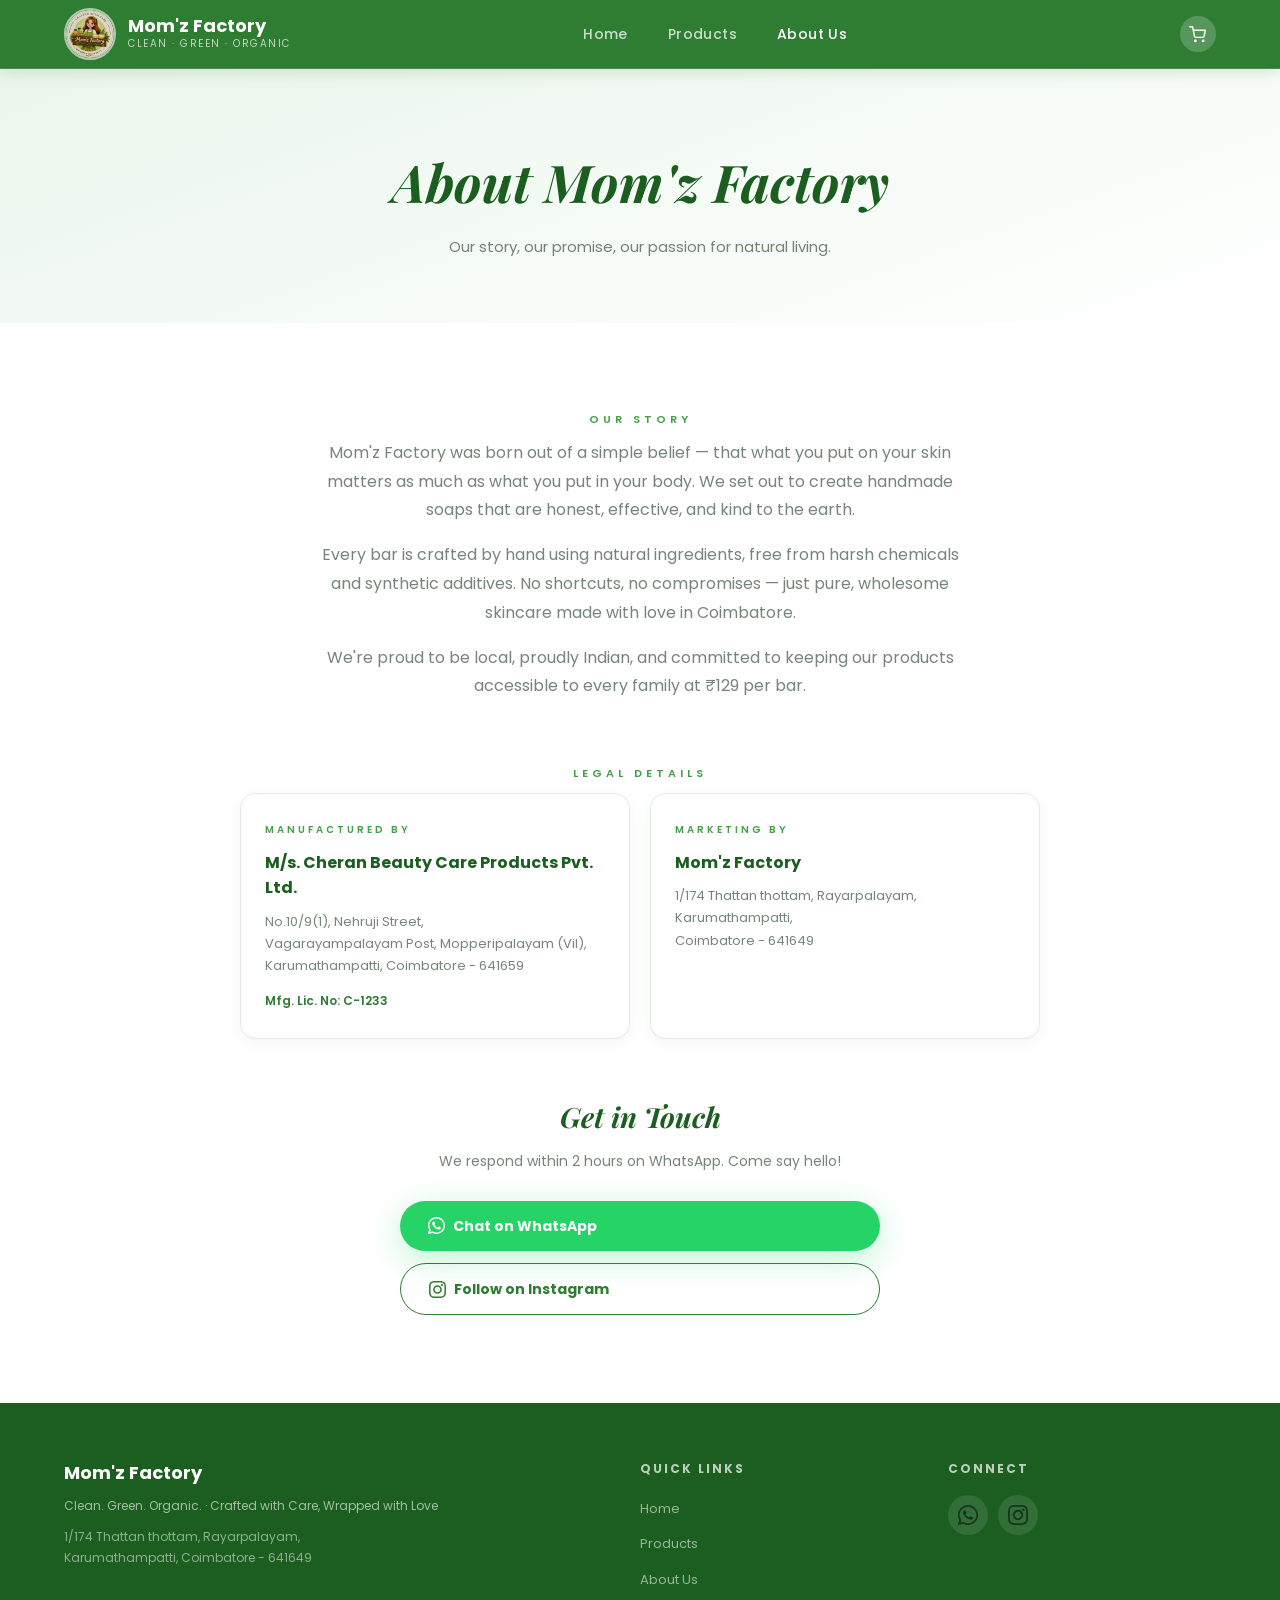
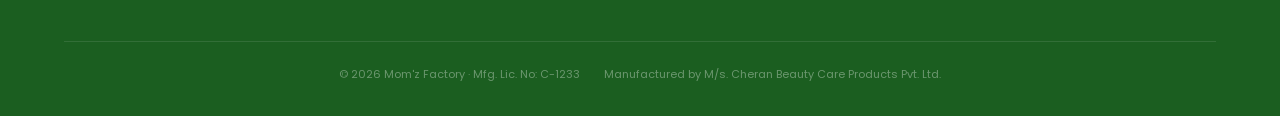
==== commit 8bce8461: "Persist cart in localStorage and make it available on every page - Cart items now survive refreshes " ====
--- a/about.html
+++ b/about.html
@@ -82,5 +82,6 @@
 
   <script src="js/components.js"></script>
   <script src="js/animations.js"></script>
+  <script src="js/cart.js"></script>
 </body>
 </html>
--- a/css/style.css
+++ b/css/style.css
@@ -91,10 +91,10 @@
 }
 .navbar__name { font-size: 18px; font-weight: 700; line-height: 1.1; color: #fff; }
 .navbar__tagline { font-size: 10px; color: rgba(255,255,255,0.70); letter-spacing: 1.5px; text-transform: uppercase; }
-.navbar__links { display: flex; align-items: center; gap: 28px; list-style: none; }
+.navbar__links { display: flex; align-items: center; gap: 40px; list-style: none; margin-right: 40px; }
 .navbar__links a {
-  font-size: 13px; color: rgba(255,255,255,0.75); font-weight: 500;
-  letter-spacing: 0.3px; transition: color 0.2s;
+  font-size: 14px; color: rgba(255,255,255,0.75); font-weight: 500;
+  letter-spacing: 0.4px; transition: color 0.2s; padding: 8px 0;
 }
 .navbar__links a:hover, .navbar__links a.active { color: #fff; }
 .navbar__actions { display: flex; align-items: center; gap: 14px; }
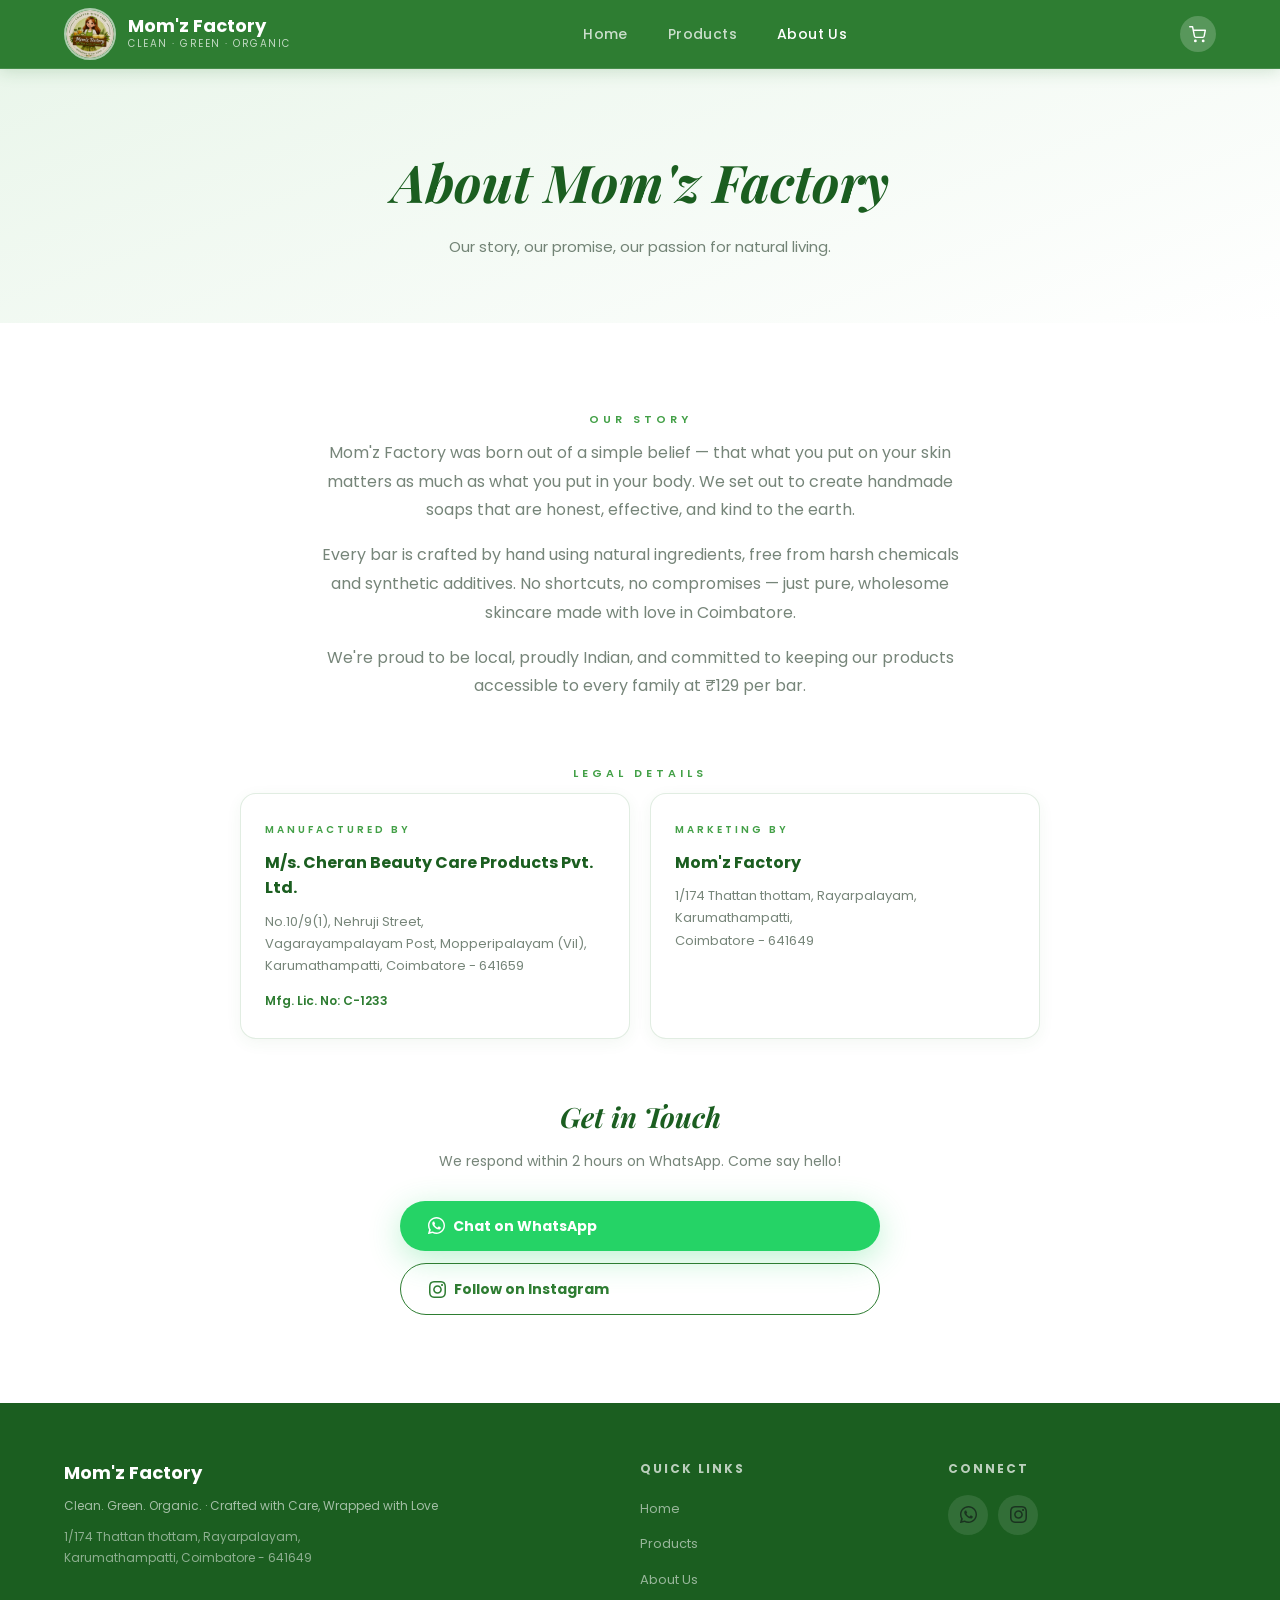
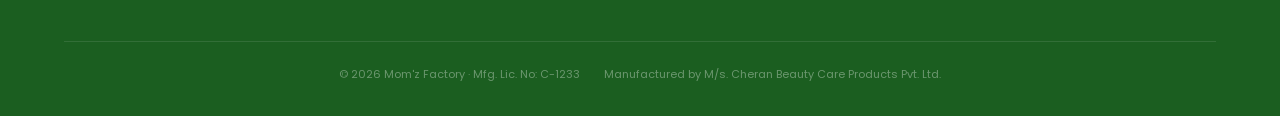
==== commit 4915386d: "Centralize site config, harden cart sync, add CI validation and docs - data/site.js: single source f" ====
--- a/about.html
+++ b/about.html
@@ -63,12 +63,12 @@
         <h2 class="contact-box__title">Get in Touch</h2>
         <p class="contact-box__sub">We respond within 2 hours on WhatsApp. Come say hello!</p>
         <div class="contact-btns">
-          <a href="https://wa.me/919842275189?text=Hi%2C%20I%27d%20like%20to%20know%20more%20about%20your%20soaps."
+          <a data-wa-link data-wa-text="Hi, I'd like to know more about your soaps." href="#"
              target="_blank" class="btn btn--primary">
             <svg xmlns="http://www.w3.org/2000/svg" width="17" height="17" viewBox="0 0 24 24" fill="currentColor" aria-hidden="true"><path d="M17.472 14.382c-.297-.149-1.758-.867-2.03-.967-.273-.099-.471-.148-.67.15-.197.297-.767.966-.94 1.164-.173.199-.347.223-.644.075-.297-.15-1.255-.463-2.39-1.475-.883-.788-1.48-1.761-1.653-2.059-.173-.297-.018-.458.13-.606.134-.133.298-.347.446-.52.149-.174.198-.298.298-.497.099-.198.05-.371-.025-.52-.075-.149-.669-1.612-.916-2.207-.242-.579-.487-.5-.669-.51-.173-.008-.371-.01-.57-.01-.198 0-.52.074-.792.372-.272.297-1.04 1.016-1.04 2.479 0 1.462 1.065 2.875 1.213 3.074.149.198 2.096 3.2 5.077 4.487.709.306 1.262.489 1.694.625.712.227 1.36.195 1.871.118.571-.085 1.758-.719 2.006-1.413.248-.694.248-1.289.173-1.413-.074-.124-.272-.198-.57-.347z"/><path d="M12 0C5.373 0 0 5.373 0 12c0 2.127.558 4.121 1.532 5.849L.057 23.428a.5.5 0 0 0 .609.61l5.627-1.476A11.946 11.946 0 0 0 12 24c6.627 0 12-5.373 12-12S18.627 0 12 0zm0 22c-1.885 0-3.652-.51-5.17-1.399l-.37-.22-3.338.875.892-3.254-.242-.382A9.956 9.956 0 0 1 2 12C2 6.477 6.477 2 12 2s10 4.477 10 10-4.477 10-10 10z"/></svg>
             Chat on WhatsApp
           </a>
-          <a href="https://www.instagram.com/momzfactory"
+          <a data-instagram-link href="#"
              target="_blank" class="btn btn--ghost">
             <svg xmlns="http://www.w3.org/2000/svg" width="17" height="17" viewBox="0 0 24 24" fill="currentColor" aria-hidden="true"><path d="M12 2.163c3.204 0 3.584.012 4.85.07 3.252.148 4.771 1.691 4.919 4.919.058 1.265.069 1.645.069 4.849 0 3.205-.012 3.584-.069 4.849-.149 3.225-1.664 4.771-4.919 4.919-1.266.058-1.644.07-4.85.07-3.204 0-3.584-.012-4.849-.07-3.26-.149-4.771-1.699-4.919-4.92-.058-1.265-.07-1.644-.07-4.849 0-3.204.013-3.583.07-4.849.149-3.227 1.664-4.771 4.919-4.919 1.266-.057 1.645-.069 4.849-.069zm0-2.163c-3.259 0-3.667.014-4.947.072-4.358.2-6.78 2.618-6.98 6.98-.059 1.281-.073 1.689-.073 4.948 0 3.259.014 3.668.072 4.948.2 4.358 2.618 6.78 6.98 6.98 1.281.058 1.689.072 4.948.072 3.259 0 3.668-.014 4.948-.072 4.354-.2 6.782-2.618 6.979-6.98.059-1.28.073-1.689.073-4.948 0-3.259-.014-3.667-.072-4.947-.196-4.354-2.617-6.78-6.979-6.98-1.281-.059-1.69-.073-4.949-.073zm0 5.838c-3.403 0-6.162 2.759-6.162 6.162s2.759 6.163 6.162 6.163 6.162-2.759 6.162-6.163c0-3.403-2.759-6.162-6.162-6.162zm0 10.162c-2.209 0-4-1.79-4-4 0-2.209 1.791-4 4-4s4 1.791 4 4c0 2.21-1.791 4-4 4zm6.406-11.845c-.796 0-1.441.645-1.441 1.44s.645 1.44 1.441 1.44c.795 0 1.439-.645 1.439-1.44s-.644-1.44-1.439-1.44z"/></svg>
             Follow on Instagram
@@ -80,6 +80,7 @@
 
   <div id="footer"></div>
 
+  <script src="data/site.js"></script>
   <script src="js/components.js"></script>
   <script src="js/animations.js"></script>
   <script src="js/cart.js"></script>
--- a/css/style.css
+++ b/css/style.css
@@ -310,7 +310,21 @@
 }
 .product-card__footer { display: flex; align-items: center; justify-content: space-between; }
 .product-card__price { display: flex; flex-direction: column; gap: 2px; }
+.product-card__mrp { font-size: 13px; font-weight: 500; color: var(--text-faint); text-decoration: line-through; margin-right: 7px; }
 .product-card__sale { font-size: 20px; font-weight: 900; color: var(--green); }
+.product-card__badge {
+  position: absolute; top: 12px; left: 12px; z-index: 1;
+  font-size: 11px; font-weight: 700; letter-spacing: 0.3px;
+  padding: 4px 12px; border-radius: 20px;
+}
+.product-card__badge--off { background: var(--red); color: #fff; }
+.product-card__badge--oos { background: rgba(26,26,26,0.78); color: #fff; }
+.product-card--oos .product-card__photo,
+.product-card--oos .product-card__swatch { filter: grayscale(0.85); opacity: 0.55; }
+.products-error {
+  grid-column: 1 / -1; text-align: center; padding: 56px 24px;
+  color: var(--text-muted); font-size: 15px;
+}
 .product-card__incl { font-size: 10px; color: var(--text-faint); font-weight: 400; }
 .add-to-cart-btn {
   background: var(--green); color: #fff; border: none;
@@ -321,6 +335,10 @@
 }
 .add-to-cart-btn:hover { background: var(--green-dark); }
 .add-to-cart-btn.added { transform: scale(1.1); background: var(--whatsapp); }
+.add-to-cart-btn:disabled {
+  background: rgba(26,51,32,0.14); color: rgba(26,51,32,0.45);
+  cursor: not-allowed;
+}
 
 /* ── Cart Bubble ── */
 .cart-bubble {
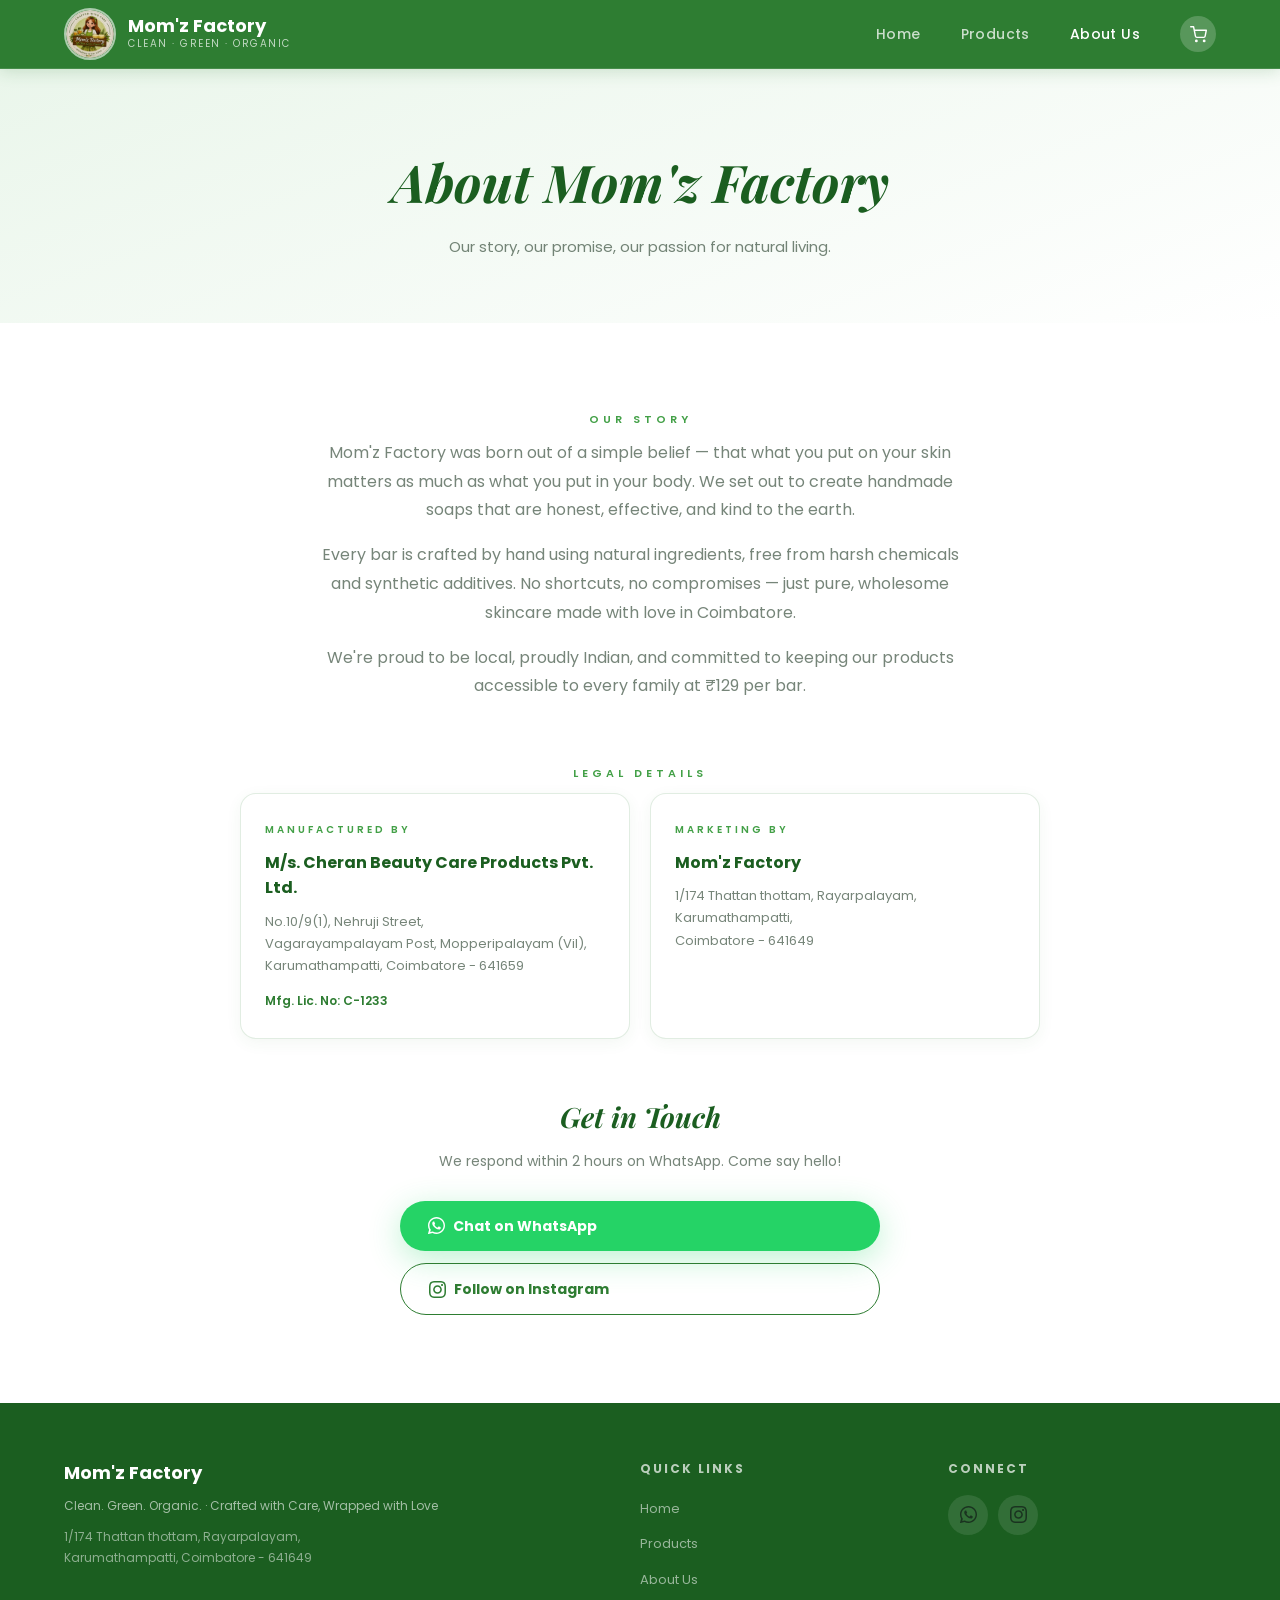
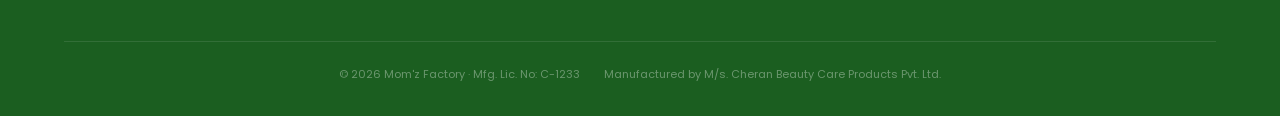
==== commit 3b1ee164: "Speed up images and make the site indexable by Google - Add 800px WebP versions of all product photo" ====
--- a/about.html
+++ b/about.html
@@ -5,6 +5,14 @@
   <meta name="viewport" content="width=device-width, initial-scale=1.0">
   <title>About Us — Mom'z Factory</title>
   <meta name="description" content="Learn about Mom'z Factory — handmade natural soaps crafted in Coimbatore.">
+  <link rel="canonical" href="https://momzfactory.in/about">
+  <meta property="og:type" content="website">
+  <meta property="og:site_name" content="Mom'z Factory">
+  <meta property="og:title" content="About Us — Mom'z Factory">
+  <meta property="og:description" content="Our story, our promise, our passion for natural living. Handmade in Coimbatore.">
+  <meta property="og:url" content="https://momzfactory.in/about">
+  <meta property="og:image" content="https://momzfactory.in/assets/products/turmeric-soap.jpg">
+  <meta name="twitter:card" content="summary_large_image">
   <link rel="icon" type="image/png" href="assets/logo.png">
   <link rel="stylesheet" href="css/style.css">
 </head>
--- a/css/style.css
+++ b/css/style.css
@@ -91,7 +91,7 @@
 }
 .navbar__name { font-size: 18px; font-weight: 700; line-height: 1.1; color: #fff; }
 .navbar__tagline { font-size: 10px; color: rgba(255,255,255,0.70); letter-spacing: 1.5px; text-transform: uppercase; }
-.navbar__links { display: flex; align-items: center; gap: 40px; list-style: none; margin-right: 40px; }
+.navbar__links { display: flex; align-items: center; gap: 40px; list-style: none; margin-left: auto; margin-right: 40px; }
 .navbar__links a {
   font-size: 14px; color: rgba(255,255,255,0.75); font-weight: 500;
   letter-spacing: 0.4px; transition: color 0.2s; padding: 8px 0;
@@ -319,6 +319,7 @@
 }
 .product-card__badge--off { background: var(--red); color: #fff; }
 .product-card__badge--oos { background: rgba(26,26,26,0.78); color: #fff; }
+.product-card__badge--new { left: auto; right: 12px; background: #e91e63; color: #fff; }
 .product-card--oos .product-card__photo,
 .product-card--oos .product-card__swatch { filter: grayscale(0.85); opacity: 0.55; }
 .products-error {
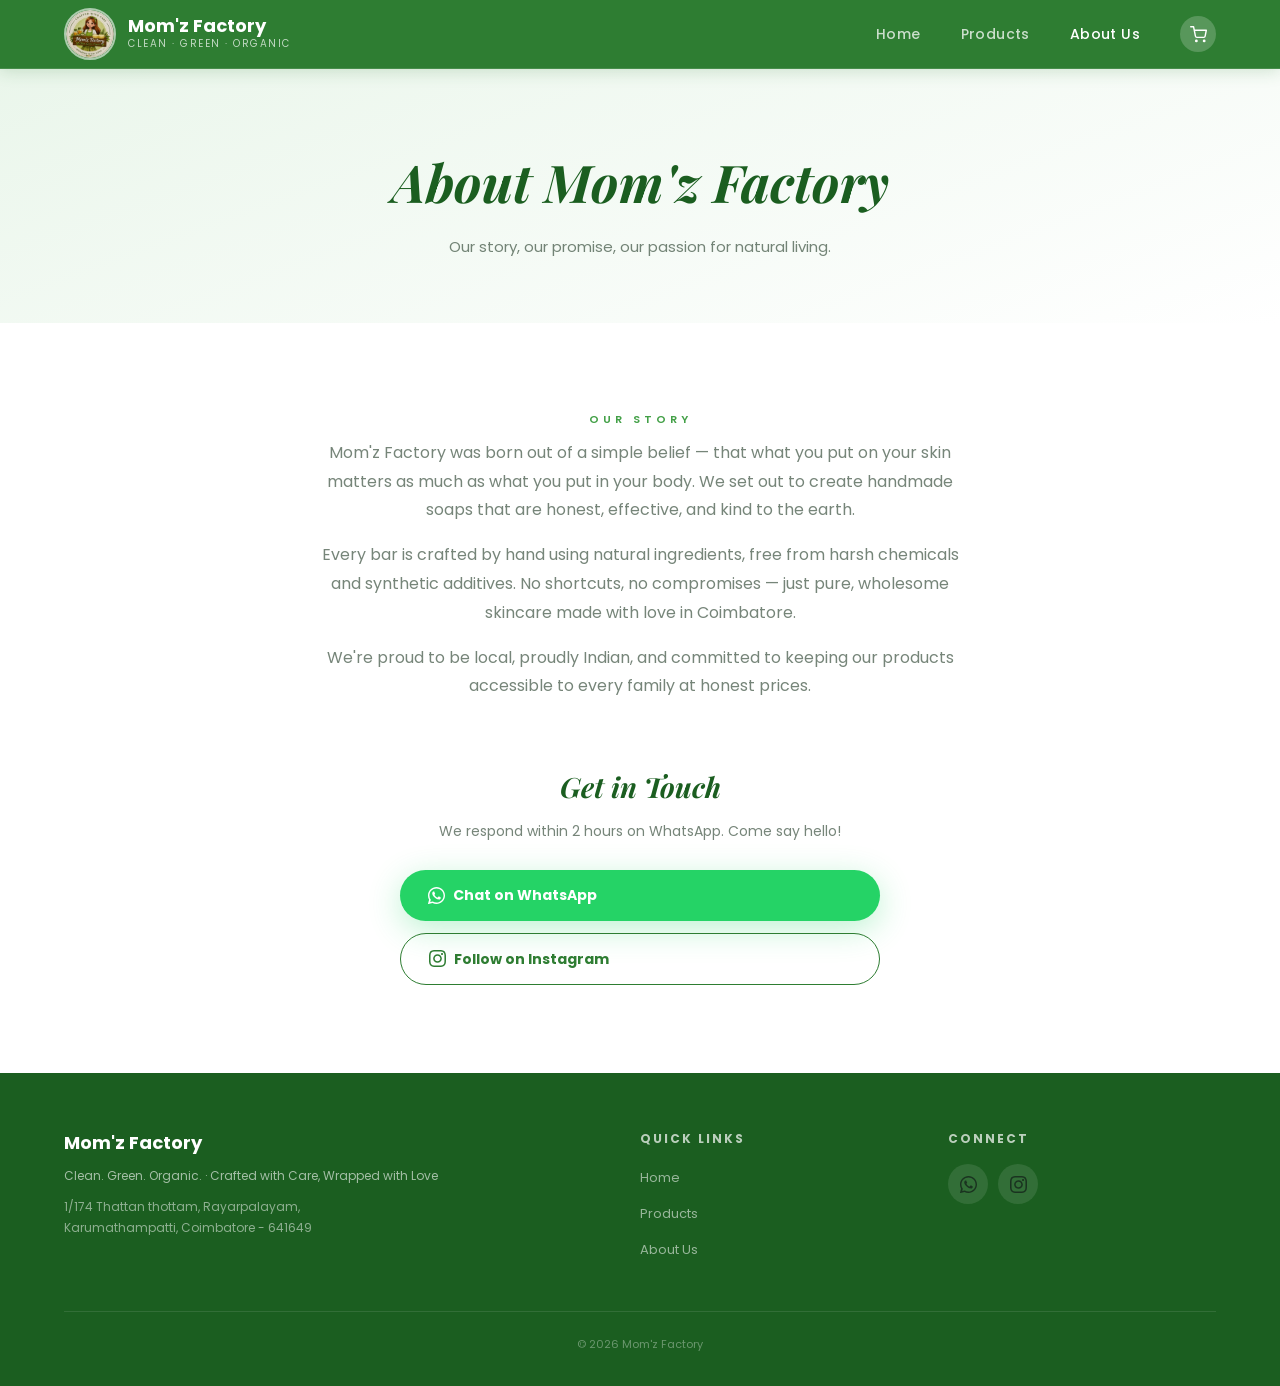
==== commit 33ff8778: "Catalog update: new pricing, Kadalaimavu soap, remove production info - All soaps: MRP Rs.300 -> Rs." ====
--- a/about.html
+++ b/about.html
@@ -38,32 +38,8 @@
           Every bar is crafted by hand using natural ingredients, free from harsh chemicals and synthetic additives. No shortcuts, no compromises — just pure, wholesome skincare made with love in Coimbatore.
         </p>
         <p>
-          We're proud to be local, proudly Indian, and committed to keeping our products accessible to every family at ₹129 per bar.
+          We're proud to be local, proudly Indian, and committed to keeping our products accessible to every family at honest prices.
         </p>
-      </div>
-
-      <!-- Info Cards -->
-      <div class="section-eyebrow" data-animate>Legal Details</div>
-      <div class="about-grid">
-        <div class="info-card" data-animate data-animate-delay="0">
-          <div class="info-card__label">Manufactured By</div>
-          <div class="info-card__name">M/s. Cheran Beauty Care Products Pvt. Ltd.</div>
-          <div class="info-card__address">
-            No.10/9(1), Nehruji Street,<br>
-            Vagarayampalayam Post, Mopperipalayam (Vil),<br>
-            Karumathampatti, Coimbatore - 641659
-          </div>
-          <div class="info-card__lic">Mfg. Lic. No: C-1233</div>
-        </div>
-        <div class="info-card" data-animate data-animate-delay="120">
-          <div class="info-card__label">Marketing By</div>
-          <div class="info-card__name">Mom'z Factory</div>
-          <div class="info-card__address">
-            1/174 Thattan thottam, Rayarpalayam,<br>
-            Karumathampatti,<br>
-            Coimbatore - 641649
-          </div>
-        </div>
       </div>
 
       <!-- Contact -->
@@ -92,5 +68,7 @@
   <script src="js/components.js"></script>
   <script src="js/animations.js"></script>
   <script src="js/cart.js"></script>
+  <!-- Cloudflare Web Analytics -->
+  <script defer src='https://static.cloudflareinsights.com/beacon.min.js' data-cf-beacon='{"token": "bef2f59d15054dd18cb8b7c845c799fb"}'></script>
 </body>
 </html>
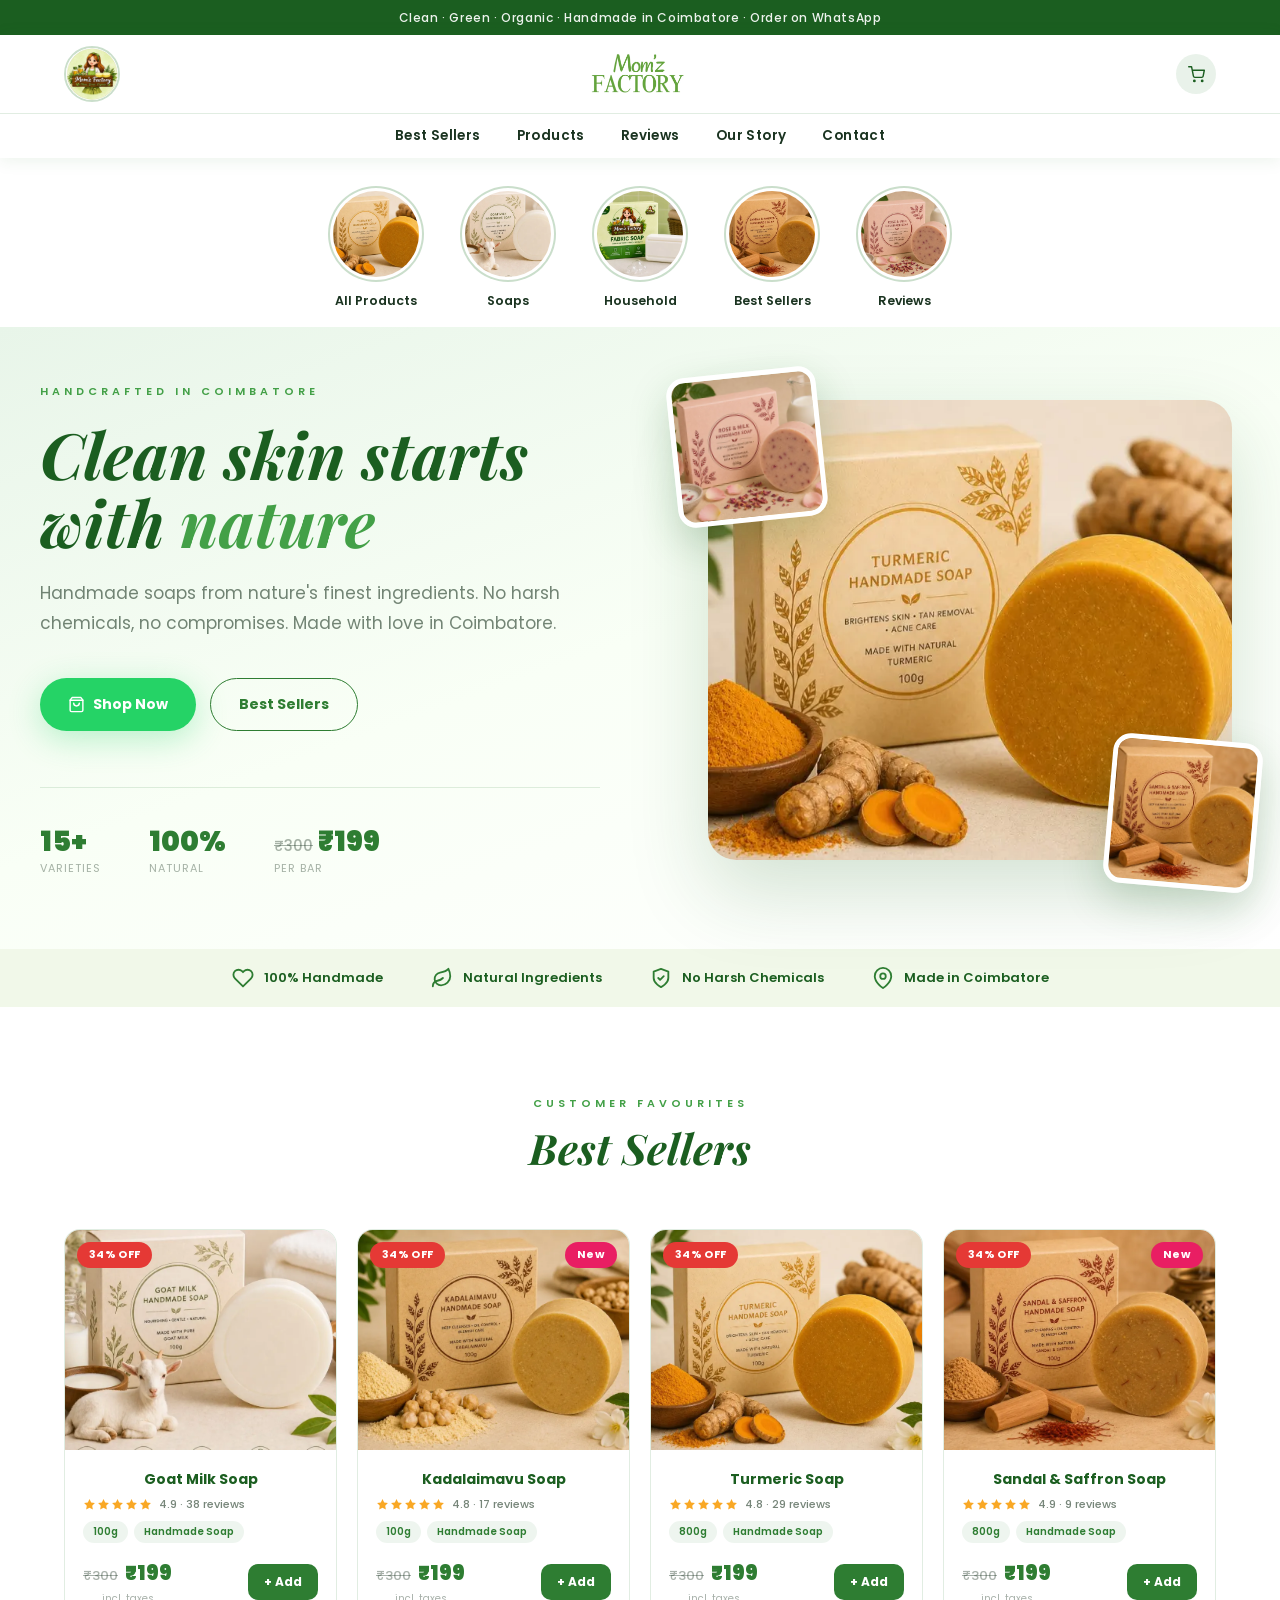
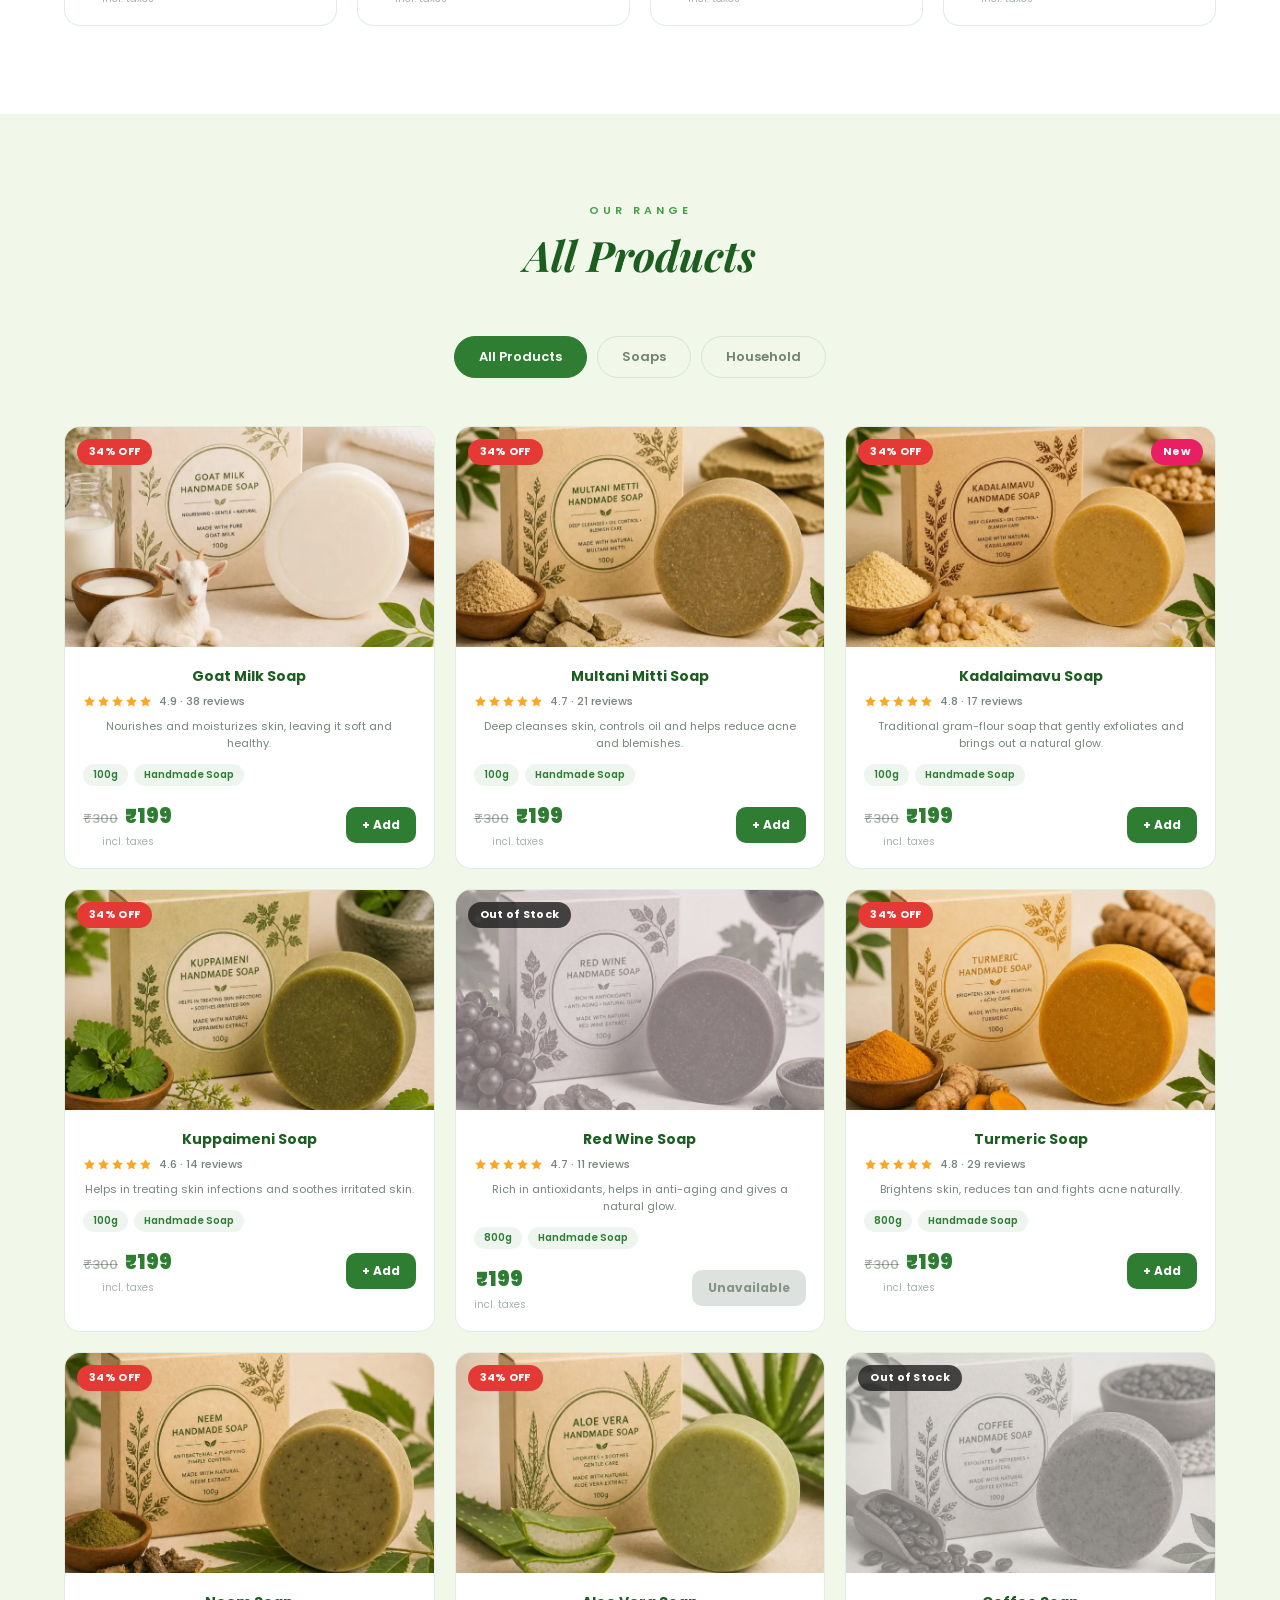
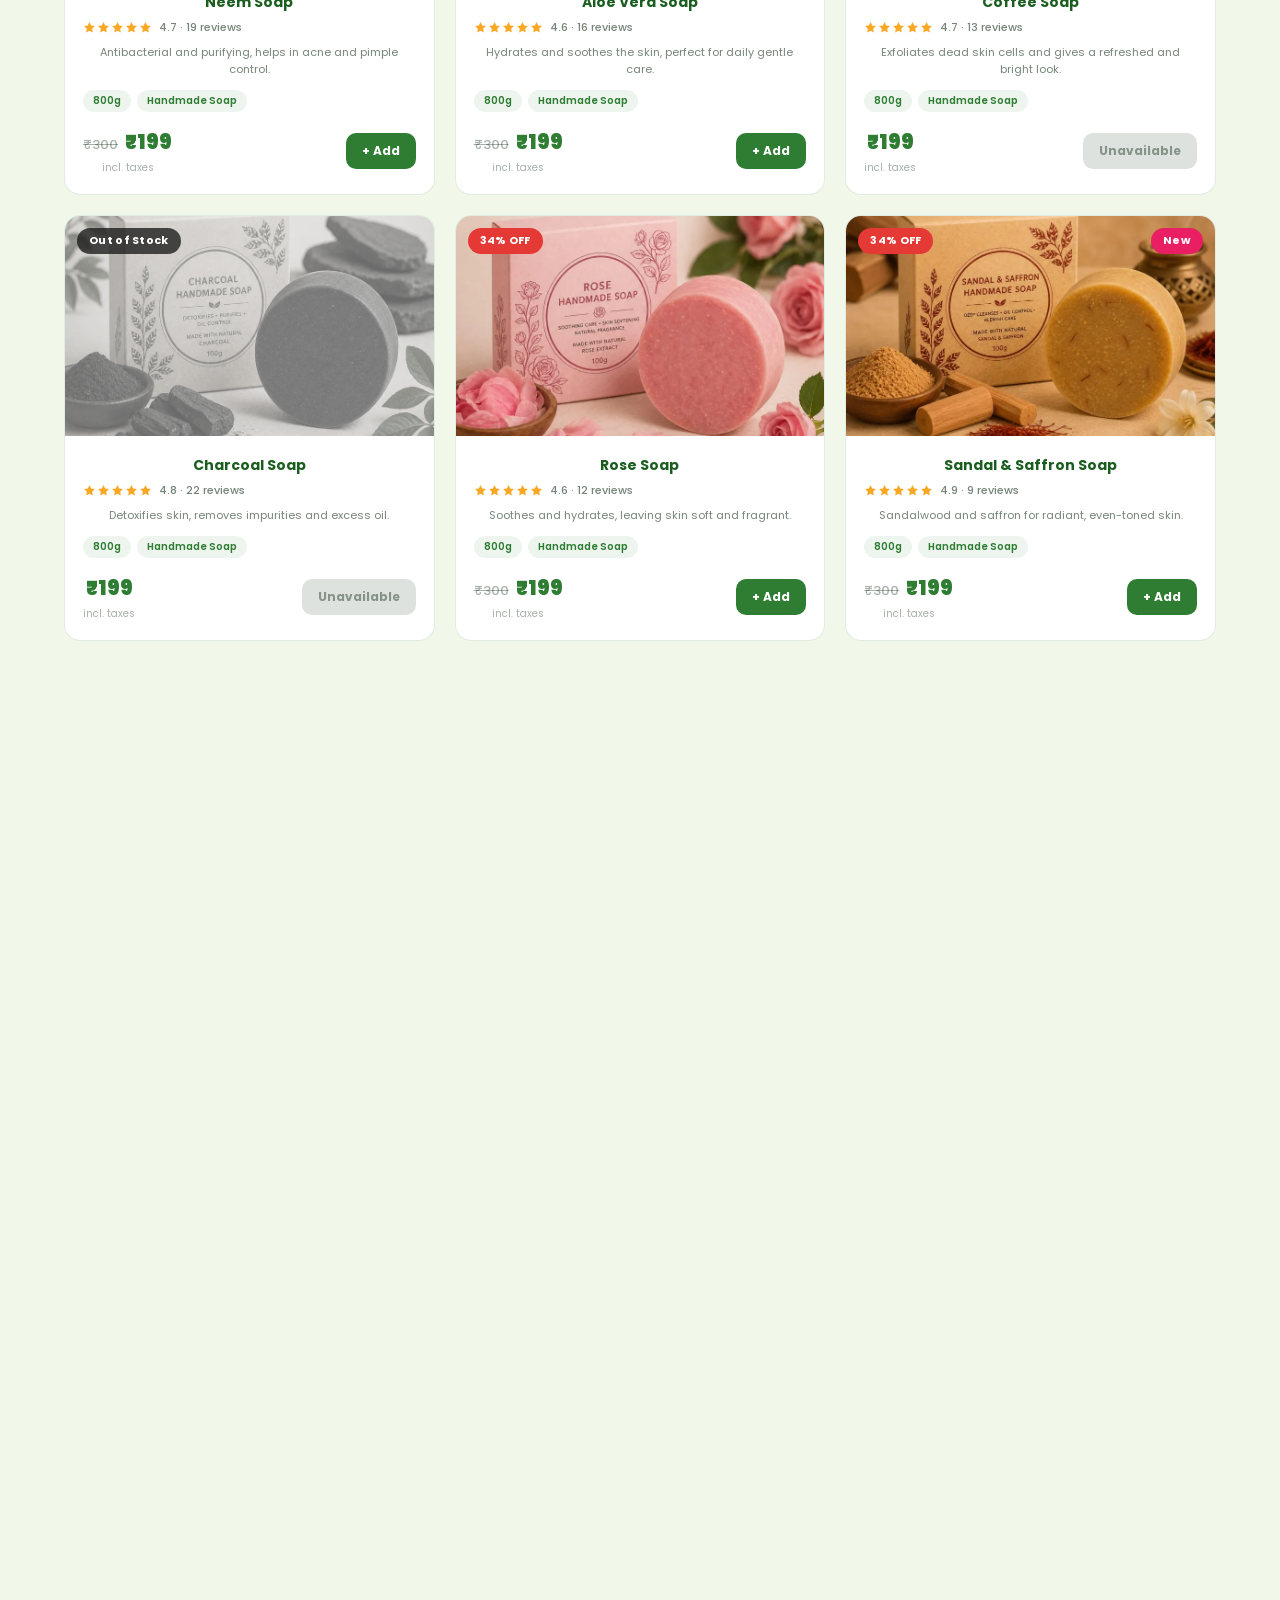
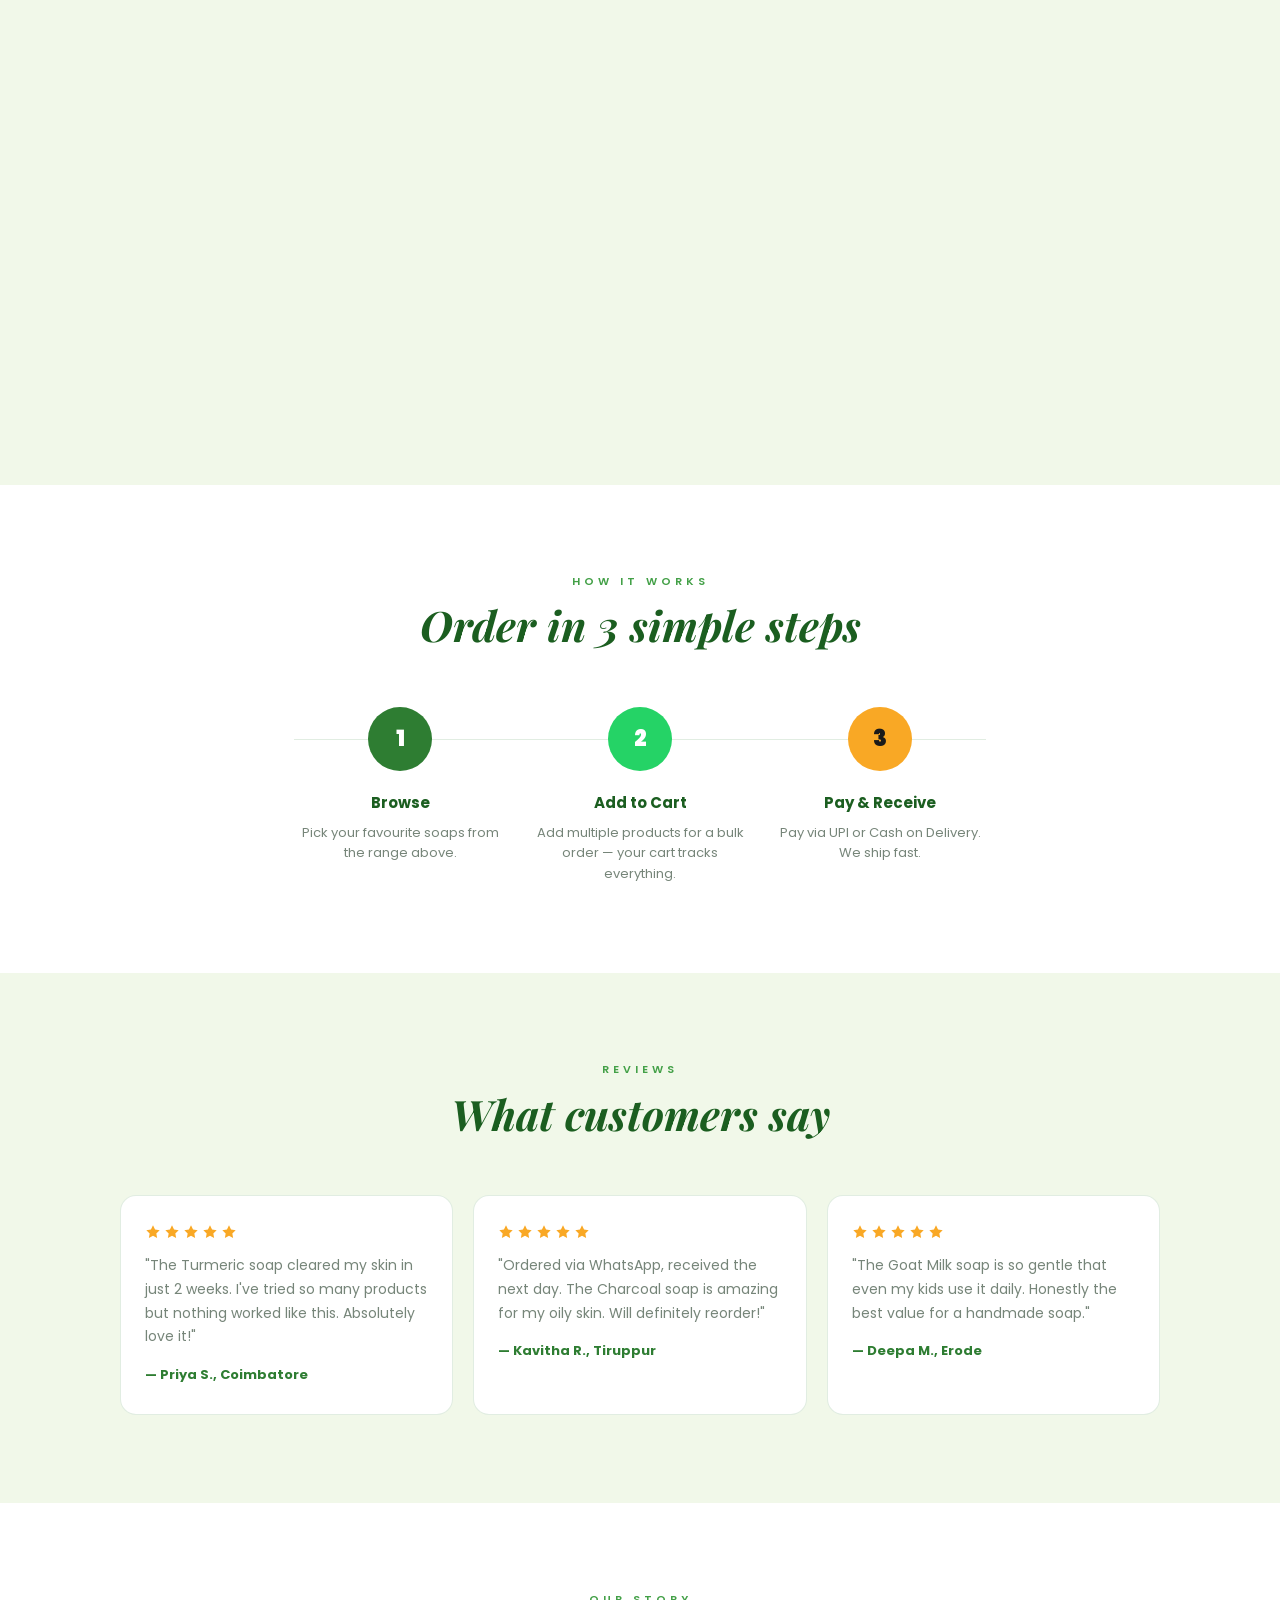
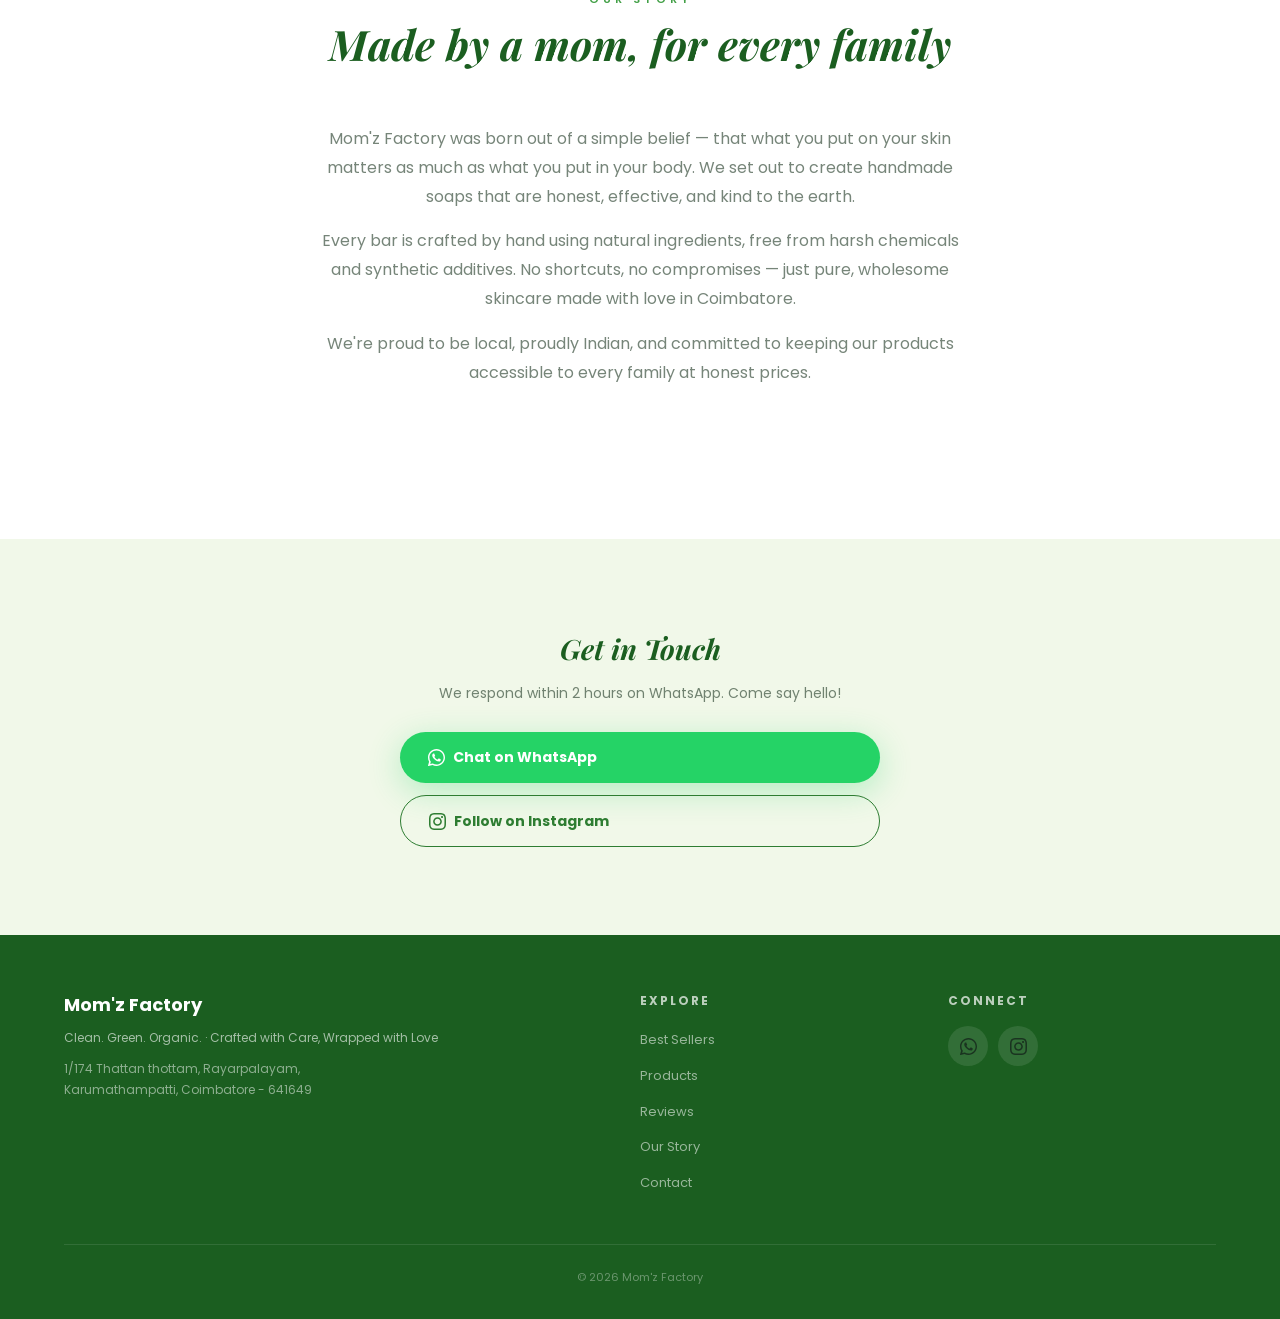
==== commit d87398bf: "Redesign as single-page store: best sellers, ratings, new branding - One-page layout: announcement b" ====
--- a/about.html
+++ b/about.html
@@ -2,73 +2,12 @@
 <html lang="en">
 <head>
   <meta charset="UTF-8">
-  <meta name="viewport" content="width=device-width, initial-scale=1.0">
   <title>About Us — Mom'z Factory</title>
-  <meta name="description" content="Learn about Mom'z Factory — handmade natural soaps crafted in Coimbatore.">
-  <link rel="canonical" href="https://momzfactory.in/about">
-  <meta property="og:type" content="website">
-  <meta property="og:site_name" content="Mom'z Factory">
-  <meta property="og:title" content="About Us — Mom'z Factory">
-  <meta property="og:description" content="Our story, our promise, our passion for natural living. Handmade in Coimbatore.">
-  <meta property="og:url" content="https://momzfactory.in/about">
-  <meta property="og:image" content="https://momzfactory.in/assets/products/turmeric-soap.jpg">
-  <meta name="twitter:card" content="summary_large_image">
-  <link rel="icon" type="image/png" href="assets/logo.png">
-  <link rel="stylesheet" href="css/style.css">
+  <meta http-equiv="refresh" content="0; url=/#our-story">
+  <link rel="canonical" href="https://momzfactory.in/#our-story">
+  <script>window.location.replace('/#our-story');</script>
 </head>
 <body>
-
-  <div id="navbar"></div>
-
-  <!-- Page Hero -->
-  <div class="page-hero">
-    <h1 class="page-hero__title" data-animate>About Mom'z Factory</h1>
-    <p class="page-hero__subtitle" data-animate data-animate-delay="100">Our story, our promise, our passion for natural living.</p>
-  </div>
-
-  <!-- Brand Story -->
-  <section class="section">
-    <div class="container">
-      <div class="section-eyebrow" data-animate>Our Story</div>
-      <div class="about-story" data-animate data-animate-delay="100">
-        <p>
-          Mom'z Factory was born out of a simple belief — that what you put on your skin matters as much as what you put in your body. We set out to create handmade soaps that are honest, effective, and kind to the earth.
-        </p>
-        <p>
-          Every bar is crafted by hand using natural ingredients, free from harsh chemicals and synthetic additives. No shortcuts, no compromises — just pure, wholesome skincare made with love in Coimbatore.
-        </p>
-        <p>
-          We're proud to be local, proudly Indian, and committed to keeping our products accessible to every family at honest prices.
-        </p>
-      </div>
-
-      <!-- Contact -->
-      <div class="contact-box" data-animate>
-        <h2 class="contact-box__title">Get in Touch</h2>
-        <p class="contact-box__sub">We respond within 2 hours on WhatsApp. Come say hello!</p>
-        <div class="contact-btns">
-          <a data-wa-link data-wa-text="Hi, I'd like to know more about your soaps." href="#"
-             target="_blank" class="btn btn--primary">
-            <svg xmlns="http://www.w3.org/2000/svg" width="17" height="17" viewBox="0 0 24 24" fill="currentColor" aria-hidden="true"><path d="M17.472 14.382c-.297-.149-1.758-.867-2.03-.967-.273-.099-.471-.148-.67.15-.197.297-.767.966-.94 1.164-.173.199-.347.223-.644.075-.297-.15-1.255-.463-2.39-1.475-.883-.788-1.48-1.761-1.653-2.059-.173-.297-.018-.458.13-.606.134-.133.298-.347.446-.52.149-.174.198-.298.298-.497.099-.198.05-.371-.025-.52-.075-.149-.669-1.612-.916-2.207-.242-.579-.487-.5-.669-.51-.173-.008-.371-.01-.57-.01-.198 0-.52.074-.792.372-.272.297-1.04 1.016-1.04 2.479 0 1.462 1.065 2.875 1.213 3.074.149.198 2.096 3.2 5.077 4.487.709.306 1.262.489 1.694.625.712.227 1.36.195 1.871.118.571-.085 1.758-.719 2.006-1.413.248-.694.248-1.289.173-1.413-.074-.124-.272-.198-.57-.347z"/><path d="M12 0C5.373 0 0 5.373 0 12c0 2.127.558 4.121 1.532 5.849L.057 23.428a.5.5 0 0 0 .609.61l5.627-1.476A11.946 11.946 0 0 0 12 24c6.627 0 12-5.373 12-12S18.627 0 12 0zm0 22c-1.885 0-3.652-.51-5.17-1.399l-.37-.22-3.338.875.892-3.254-.242-.382A9.956 9.956 0 0 1 2 12C2 6.477 6.477 2 12 2s10 4.477 10 10-4.477 10-10 10z"/></svg>
-            Chat on WhatsApp
-          </a>
-          <a data-instagram-link href="#"
-             target="_blank" class="btn btn--ghost">
-            <svg xmlns="http://www.w3.org/2000/svg" width="17" height="17" viewBox="0 0 24 24" fill="currentColor" aria-hidden="true"><path d="M12 2.163c3.204 0 3.584.012 4.85.07 3.252.148 4.771 1.691 4.919 4.919.058 1.265.069 1.645.069 4.849 0 3.205-.012 3.584-.069 4.849-.149 3.225-1.664 4.771-4.919 4.919-1.266.058-1.644.07-4.85.07-3.204 0-3.584-.012-4.849-.07-3.26-.149-4.771-1.699-4.919-4.92-.058-1.265-.07-1.644-.07-4.849 0-3.204.013-3.583.07-4.849.149-3.227 1.664-4.771 4.919-4.919 1.266-.057 1.645-.069 4.849-.069zm0-2.163c-3.259 0-3.667.014-4.947.072-4.358.2-6.78 2.618-6.98 6.98-.059 1.281-.073 1.689-.073 4.948 0 3.259.014 3.668.072 4.948.2 4.358 2.618 6.78 6.98 6.98 1.281.058 1.689.072 4.948.072 3.259 0 3.668-.014 4.948-.072 4.354-.2 6.782-2.618 6.979-6.98.059-1.28.073-1.689.073-4.948 0-3.259-.014-3.667-.072-4.947-.196-4.354-2.617-6.78-6.979-6.98-1.281-.059-1.69-.073-4.949-.073zm0 5.838c-3.403 0-6.162 2.759-6.162 6.162s2.759 6.163 6.162 6.163 6.162-2.759 6.162-6.163c0-3.403-2.759-6.162-6.162-6.162zm0 10.162c-2.209 0-4-1.79-4-4 0-2.209 1.791-4 4-4s4 1.791 4 4c0 2.21-1.791 4-4 4zm6.406-11.845c-.796 0-1.441.645-1.441 1.44s.645 1.44 1.441 1.44c.795 0 1.439-.645 1.439-1.44s-.644-1.44-1.439-1.44z"/></svg>
-            Follow on Instagram
-          </a>
-        </div>
-      </div>
-    </div>
-  </section>
-
-  <div id="footer"></div>
-
-  <script src="data/site.js"></script>
-  <script src="js/components.js"></script>
-  <script src="js/animations.js"></script>
-  <script src="js/cart.js"></script>
-  <!-- Cloudflare Web Analytics -->
-  <script defer src='https://static.cloudflareinsights.com/beacon.min.js' data-cf-beacon='{"token": "bef2f59d15054dd18cb8b7c845c799fb"}'></script>
+  <p>Our story has moved to our home page — <a href="/#our-story">continue to Mom'z Factory</a>.</p>
 </body>
 </html>
